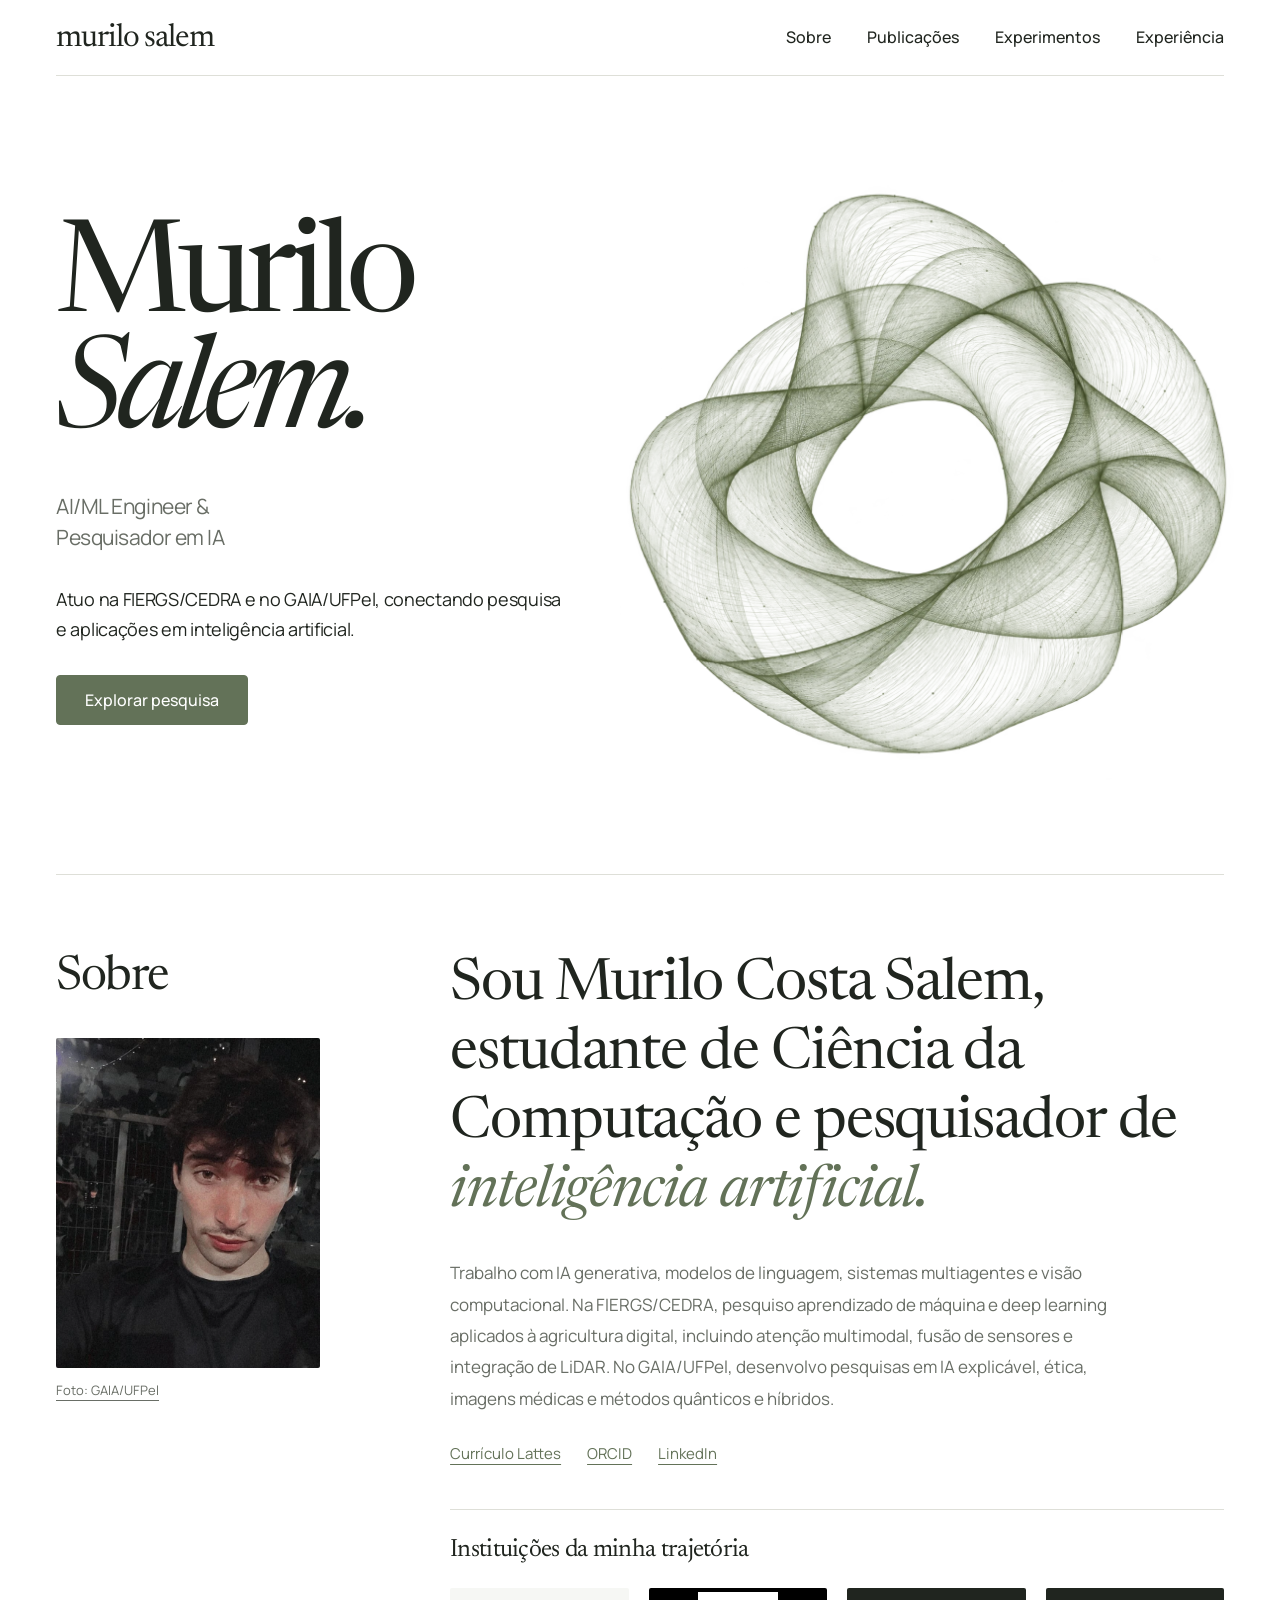
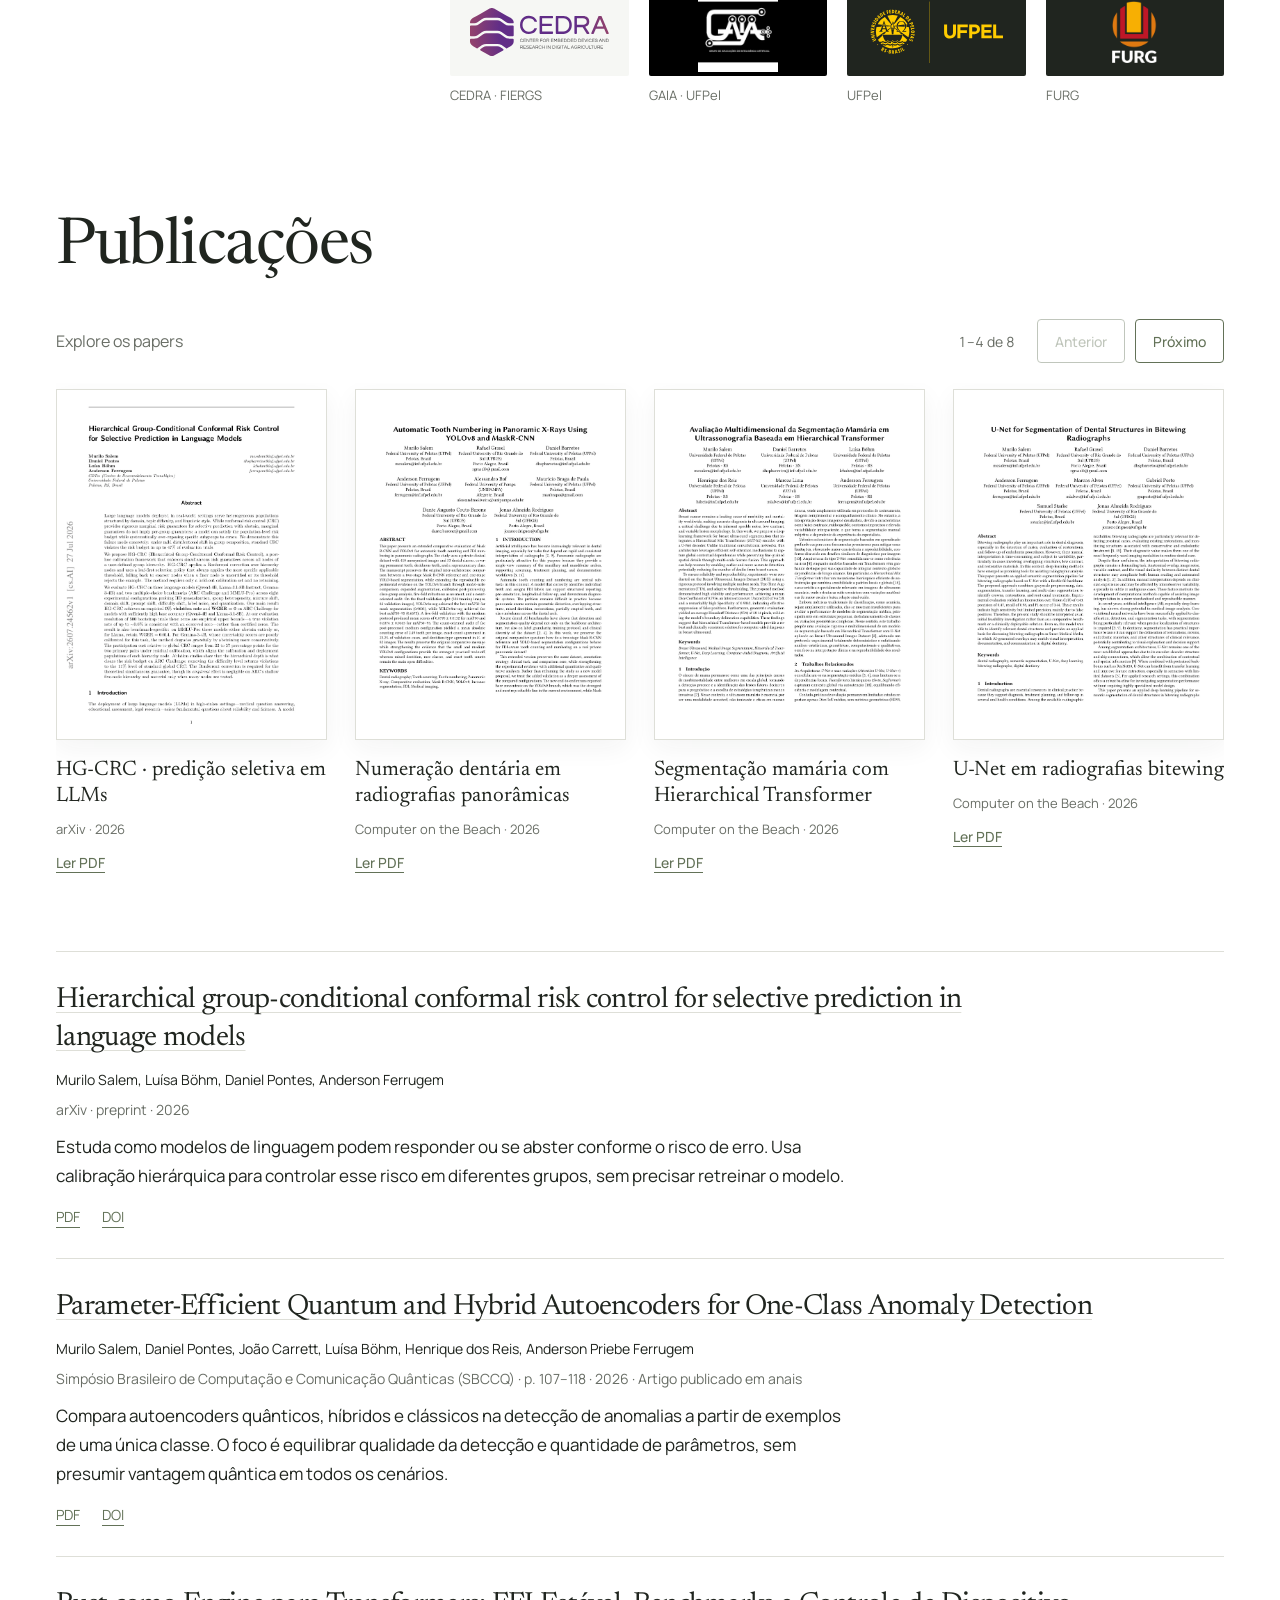
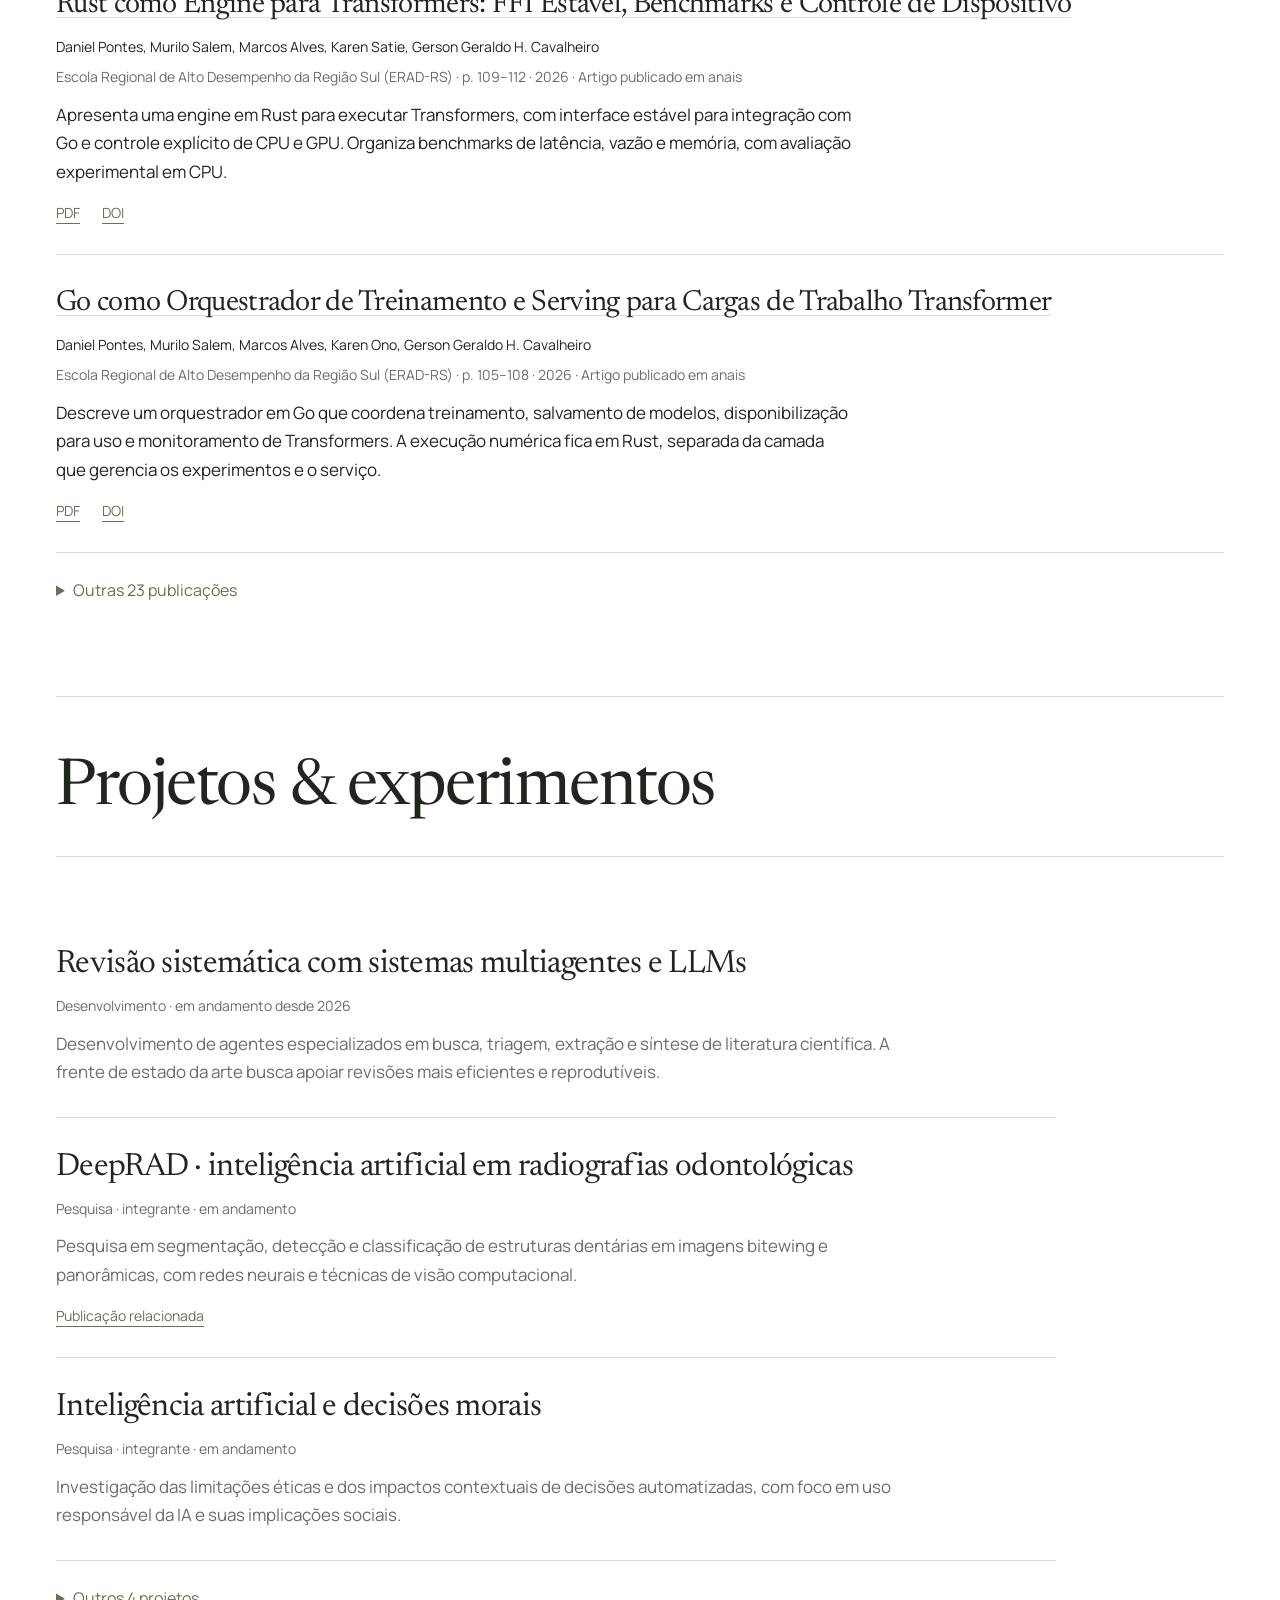
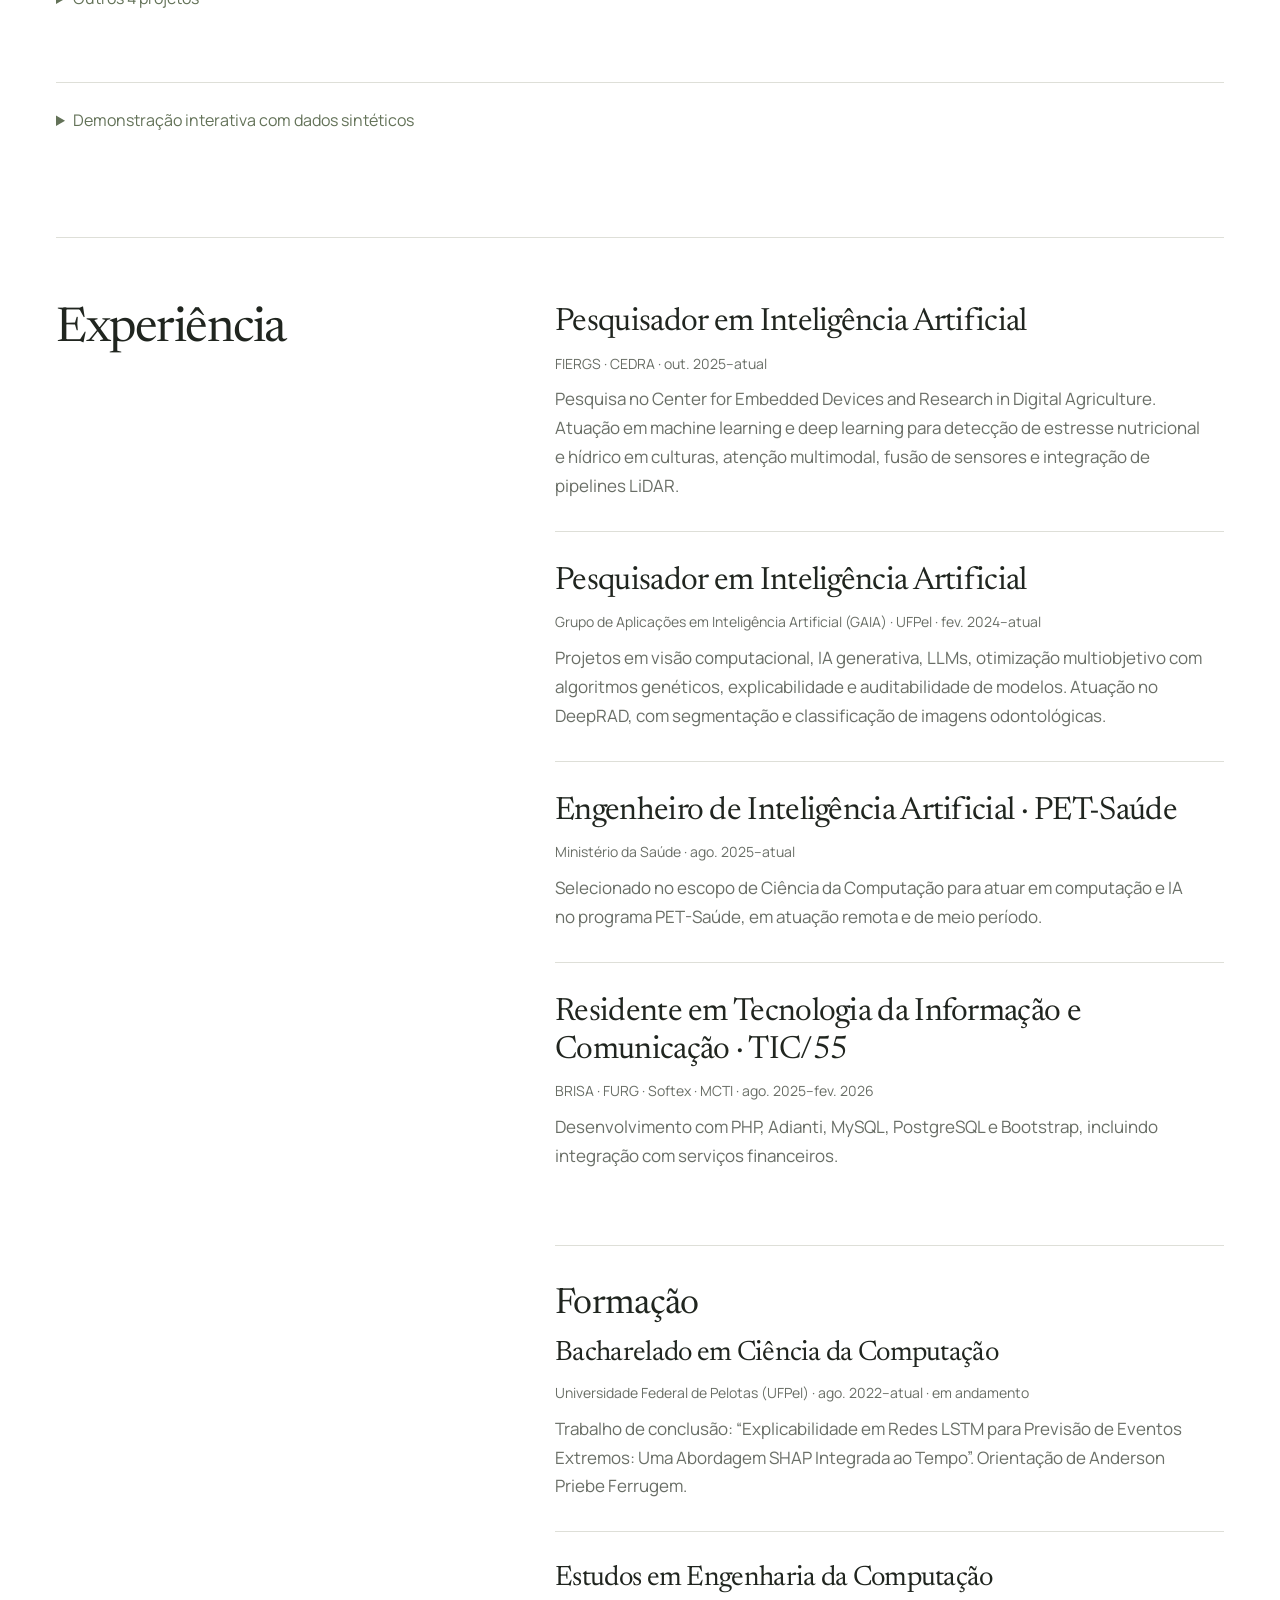
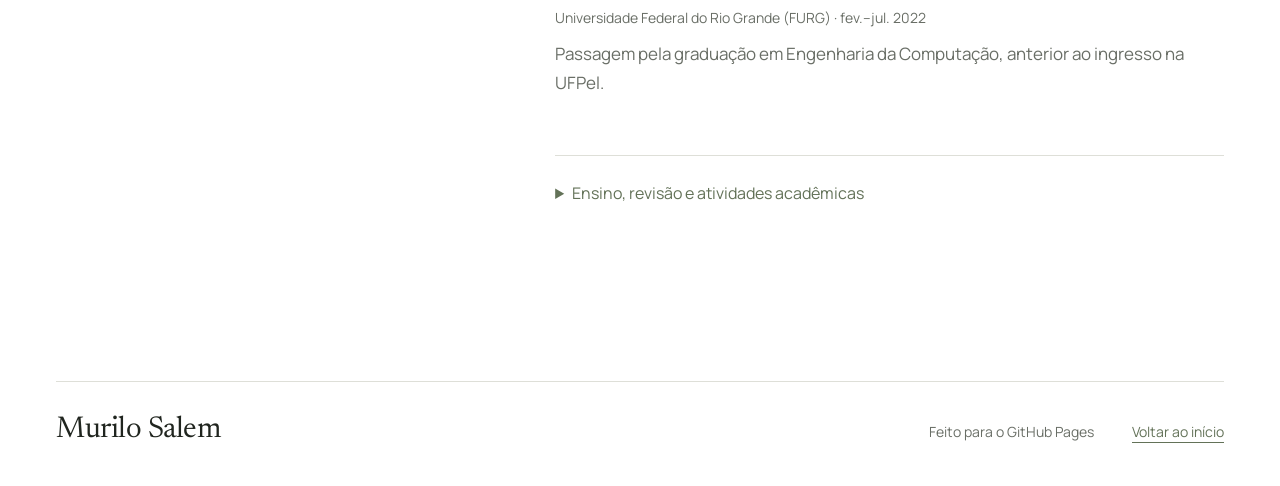
==== index.html @ ed36c4d6 "Build Murilo Salem research portfolio" ====
<!doctype html>
<html lang="pt-BR">
<head>
  <meta charset="UTF-8">
  <meta name="viewport" content="width=device-width, initial-scale=1">
  <meta name="description" content="Murilo Costa Salem · AI/ML Engineer &amp; Pesquisador em IA. Publicações, projetos, experiência e formação.">
  <meta name="theme-color" content="#ffffff">
  <title>Murilo Salem · Pesquisa em IA</title>
  <link rel="icon" href="assets/favicon.svg" type="image/svg+xml">
  <link rel="preload" href="assets/fonts/newsreader.ttf" as="font" type="font/ttf" crossorigin>
  <link rel="preload" href="assets/fonts/manrope.ttf" as="font" type="font/ttf" crossorigin>
  <link rel="stylesheet" href="assets/styles.css">
  <script src="assets/content.js" defer></script>
  <script src="assets/main.js" defer></script>
</head>
<body>
  <a class="skip-link" href="#conteudo">Pular para o conteúdo</a>
  <div class="page">
    <header class="header" id="inicio">
      <a class="brand" href="#inicio" data-name>Murilo Salem</a>
      <nav aria-label="Navegação principal">
        <a href="#sobre">Sobre</a><a href="#publicacoes">Publicações</a><a href="#experimentos">Experimentos</a><a href="#experiencia">Experiência</a>
      </nav>
    </header>
    <main id="conteudo">
      <section class="hero" aria-labelledby="titulo">
        <div class="hero-copy">
          <h1 id="titulo"><span>Murilo</span><em>Salem.</em></h1>
          <p class="role" id="role">AI/ML Engineer &amp;<br> Pesquisador em IA</p>
          <div class="intro"><p id="introduction">Atuo na FIERGS/CEDRA e no GAIA/UFPel, conectando pesquisa e aplicações em inteligência artificial.</p><a class="button" href="#publicacoes">Explorar pesquisa</a></div>
        </div>
        <figure class="hero-art" aria-hidden="true"><img src="assets/manifold-transparent.webp" width="1254" height="1254" alt="" fetchpriority="high"></figure>
      </section>
      <section class="section" id="sobre" aria-labelledby="sobre-heading">
        <div class="about-profile"><h2 id="sobre-heading">Sobre</h2><div id="profile-image"><!-- portrait:start --><figure class="portrait"><img src="assets/images/murilo-salem.webp" alt="Murilo Salem, em foto publicada na página de estudantes do GAIA/UFPel" width="720" height="1280" loading="lazy" decoding="async"><figcaption><a href="https://wp.ufpel.edu.br/gaia/estudantes/">Foto: GAIA/UFPel</a></figcaption></figure><!-- portrait:end --></div></div>
        <div><p id="about">Sou Murilo Costa Salem, estudante de Ciência da Computação e pesquisador de <em>inteligência artificial.</em></p><p id="about-details" class="about-details">Trabalho com IA generativa, modelos de linguagem, sistemas multiagentes e visão computacional. Na FIERGS/CEDRA, pesquiso aprendizado de máquina e deep learning aplicados à agricultura digital, incluindo atenção multimodal, fusão de sensores e integração de LiDAR. No GAIA/UFPel, desenvolvo pesquisas em IA explicável, ética, imagens médicas e métodos quânticos e híbridos.</p><div id="social-links" class="links"><!-- social:start --><a href="https://lattes.cnpq.br/9766331030709079">Currículo Lattes</a><a href="https://orcid.org/0009-0001-7365-4043">ORCID</a><a href="https://www.linkedin.com/in/murilo-costa-salem/">LinkedIn</a><!-- social:end --></div><div class="institution-area"><h3>Instituições da minha trajetória</h3><div id="institution-images" class="institution-strip"><!-- institutions:start --><figure class="institution institution-0"><a href="https://cedratech.com.br/"><span class="institution-frame"><img src="assets/images/institutions/cedra.svg" alt="Logotipo do CEDRA" loading="lazy" decoding="async"></span><span class="institution-name">CEDRA · FIERGS</span></a></figure><figure class="institution institution-1"><a href="https://wp.ufpel.edu.br/gaia/"><span class="institution-frame"><img src="assets/images/institutions/gaia.webp" alt="Logotipo do Grupo de Aplicações em Inteligência Artificial" loading="lazy" decoding="async"></span><span class="institution-name">GAIA · UFPel</span></a></figure><figure class="institution institution-2"><a href="https://portal.ufpel.edu.br/"><span class="institution-frame"><img src="assets/images/institutions/ufpel.svg" alt="Marca oficial da Universidade Federal de Pelotas" loading="lazy" decoding="async"></span><span class="institution-name">UFPel</span></a></figure><figure class="institution institution-3"><a href="https://www.furg.br/"><span class="institution-frame"><img src="assets/images/institutions/furg.png" alt="Logotipo da Universidade Federal do Rio Grande" loading="lazy" decoding="async"></span><span class="institution-name">FURG</span></a></figure><!-- institutions:end --></div></div></div>
      </section>
      <section class="section" id="publicacoes" aria-labelledby="publicacoes-heading">
        <h2 id="publicacoes-heading">Publicações</h2><div class="paper-carousel" role="region" aria-roledescription="carrossel" aria-label="Prévias dos papers">
          <div class="carousel-toolbar"><p>Explore os papers</p><div class="carousel-controls" id="paper-controls" hidden><span id="paper-position" class="carousel-position" role="status" aria-live="polite" aria-atomic="true"></span><button id="paper-prev" class="carousel-button" type="button" aria-controls="paper-images" aria-label="Mostrar papers anteriores">Anterior</button><button id="paper-next" class="carousel-button" type="button" aria-controls="paper-images" aria-label="Mostrar próximos papers">Próximo</button></div></div>
          <p class="sr-only" id="paper-help">Deslize horizontalmente ou use as teclas de seta para explorar. Selecione uma prévia para abrir o PDF original em uma nova aba.</p>
          <div id="paper-images" class="paper-gallery" tabindex="0" aria-label="Lista de prévias dos papers" aria-describedby="paper-help"><!-- paper-images:start --><figure class="paper-preview"><a class="paper-preview-link" href="https://arxiv.org/pdf/2607.24562" target="_blank" rel="noopener noreferrer" aria-label="Abrir PDF: HG-CRC · predição seletiva em LLMs (nova aba)"><img src="assets/images/papers/hg-crc.webp" alt="Primeira página do preprint Hierarchical Group-Conditional Conformal Risk Control for Selective Prediction in Language Models" width="773" height="1000" loading="lazy" decoding="async"></a><figcaption><a href="https://arxiv.org/abs/2607.24562">HG-CRC · predição seletiva em LLMs</a><span>arXiv · 2026</span><a class="paper-pdf-link" href="https://arxiv.org/pdf/2607.24562" target="_blank" rel="noopener noreferrer" aria-label="Ler PDF: HG-CRC · predição seletiva em LLMs (nova aba)">Ler PDF</a></figcaption></figure><figure class="paper-preview"><a class="paper-preview-link" href="https://periodicos.univali.br/index.php/acotb/article/download/22186/12842" target="_blank" rel="noopener noreferrer" aria-label="Abrir PDF: Numeração dentária em radiografias panorâmicas (nova aba)"><img src="assets/images/papers/tooth-numbering.webp" alt="Primeira página de Automatic Tooth Numbering in Panoramic X-Rays Using YOLOv8 and Mask R-CNN" width="773" height="1000" loading="lazy" decoding="async"></a><figcaption><a href="https://periodicos.univali.br/index.php/acotb/article/view/22186">Numeração dentária em radiografias panorâmicas</a><span>Computer on the Beach · 2026</span><a class="paper-pdf-link" href="https://periodicos.univali.br/index.php/acotb/article/download/22186/12842" target="_blank" rel="noopener noreferrer" aria-label="Ler PDF: Numeração dentária em radiografias panorâmicas (nova aba)">Ler PDF</a></figcaption></figure><figure class="paper-preview"><a class="paper-preview-link" href="https://periodicos.univali.br/index.php/acotb/article/download/22184/12840" target="_blank" rel="noopener noreferrer" aria-label="Abrir PDF: Segmentação mamária com Hierarchical Transformer (nova aba)"><img src="assets/images/papers/breast-segmentation.webp" alt="Primeira página de Avaliação Multidimensional da Segmentação Mamária em Ultrassonografia Baseada em Hierarchical Transformer" width="773" height="1000" loading="lazy" decoding="async"></a><figcaption><a href="https://periodicos.univali.br/index.php/acotb/article/view/22184">Segmentação mamária com Hierarchical Transformer</a><span>Computer on the Beach · 2026</span><a class="paper-pdf-link" href="https://periodicos.univali.br/index.php/acotb/article/download/22184/12840" target="_blank" rel="noopener noreferrer" aria-label="Ler PDF: Segmentação mamária com Hierarchical Transformer (nova aba)">Ler PDF</a></figcaption></figure><figure class="paper-preview"><a class="paper-preview-link" href="https://periodicos.univali.br/index.php/acotb/article/download/22188/12844" target="_blank" rel="noopener noreferrer" aria-label="Abrir PDF: U-Net em radiografias bitewing (nova aba)"><img src="assets/images/papers/bitewing-unet.webp" alt="Primeira página de U-Net for Segmentation of Dental Structures in Bitewing Radiographs" width="773" height="1000" loading="lazy" decoding="async"></a><figcaption><a href="https://periodicos.univali.br/index.php/acotb/article/view/22188">U-Net em radiografias bitewing</a><span>Computer on the Beach · 2026</span><a class="paper-pdf-link" href="https://periodicos.univali.br/index.php/acotb/article/download/22188/12844" target="_blank" rel="noopener noreferrer" aria-label="Ler PDF: U-Net em radiografias bitewing (nova aba)">Ler PDF</a></figcaption></figure><figure class="paper-preview"><a class="paper-preview-link" href="https://sol.sbc.org.br/index.php/sbccq/article/download/43263/43029" target="_blank" rel="noopener noreferrer" aria-label="Abrir PDF: Detecção de intrusões com modelos quânticos e híbridos (nova aba)"><img src="assets/images/papers/quantum-intrusion.webp" alt="Primeira página do artigo Hybrid Quantum-Classical Intrusion Detection with Quantum Feature Representations under NISQ Constraints" width="708" height="1000" loading="lazy" decoding="async"></a><figcaption><a href="https://sol.sbc.org.br/index.php/sbccq/article/view/43263">Detecção de intrusões com modelos quânticos e híbridos</a><span>SBCCQ · 2026</span><a class="paper-pdf-link" href="https://sol.sbc.org.br/index.php/sbccq/article/download/43263/43029" target="_blank" rel="noopener noreferrer" aria-label="Ler PDF: Detecção de intrusões com modelos quânticos e híbridos (nova aba)">Ler PDF</a></figcaption></figure><figure class="paper-preview"><a class="paper-preview-link" href="https://sol.sbc.org.br/index.php/eramiars/article/download/39474/39246" target="_blank" rel="noopener noreferrer" aria-label="Abrir PDF: Segmentação de tumores hepáticos com U-Net (nova aba)"><img src="assets/images/papers/liver-unet.webp" alt="Primeira página do artigo Liver Tumor Segmentation in CT Scans Using Deep Learning: A U-Net Approach with Transfer Learning" width="708" height="1000" loading="lazy" decoding="async"></a><figcaption><a href="https://sol.sbc.org.br/index.php/eramiars/article/view/39474">Segmentação de tumores hepáticos com U-Net</a><span>ERAMIA-RS · 2025</span><a class="paper-pdf-link" href="https://sol.sbc.org.br/index.php/eramiars/article/download/39474/39246" target="_blank" rel="noopener noreferrer" aria-label="Ler PDF: Segmentação de tumores hepáticos com U-Net (nova aba)">Ler PDF</a></figcaption></figure><figure class="paper-preview"><a class="paper-preview-link" href="https://sol.sbc.org.br/index.php/webmedia_estendido/article/download/38211/37986" target="_blank" rel="noopener noreferrer" aria-label="Abrir PDF: Mensageria descentralizada e Web3 (nova aba)"><img src="assets/images/papers/web3-messaging.webp" alt="Primeira página do artigo Mensageria Descentralizada como Infraestrutura Pública: Uma Perspectiva sobre a Web3 como Bem Comum Digital" width="773" height="1000" loading="lazy" decoding="async"></a><figcaption><a href="https://sol.sbc.org.br/index.php/webmedia_estendido/article/view/38211">Mensageria descentralizada e Web3</a><span>WebMedia · 2025</span><a class="paper-pdf-link" href="https://sol.sbc.org.br/index.php/webmedia_estendido/article/download/38211/37986" target="_blank" rel="noopener noreferrer" aria-label="Ler PDF: Mensageria descentralizada e Web3 (nova aba)">Ler PDF</a></figcaption></figure><figure class="paper-preview"><a class="paper-preview-link" href="https://sol.sbc.org.br/index.php/eradrs/article/download/42713/42480" target="_blank" rel="noopener noreferrer" aria-label="Abrir PDF: Rust como engine para Transformers (nova aba)"><img src="assets/images/papers/rust-transformers.webp" alt="Primeira página do artigo Rust como Engine para Transformers: FFI Estável, Benchmarks e Controle de Dispositivo" width="708" height="1000" loading="lazy" decoding="async"></a><figcaption><a href="https://sol.sbc.org.br/index.php/eradrs/article/view/42713">Rust como engine para Transformers</a><span>ERAD-RS · 2026</span><a class="paper-pdf-link" href="https://sol.sbc.org.br/index.php/eradrs/article/download/42713/42480" target="_blank" rel="noopener noreferrer" aria-label="Ler PDF: Rust como engine para Transformers (nova aba)">Ler PDF</a></figcaption></figure><!-- paper-images:end --></div></div>
        <div id="publications"><!-- publications:start --><article class="entry publication"><h3><a href="https://arxiv.org/abs/2607.24562">Hierarchical group-conditional conformal risk control for selective prediction in language models</a></h3><p class="meta authors">Murilo Salem, Luísa Böhm, Daniel Pontes, Anderson Ferrugem</p><p class="meta">arXiv · preprint · 2026</p><p class="abstract">Estuda como modelos de linguagem podem responder ou se abster conforme o risco de erro. Usa calibração hierárquica para controlar esse risco em diferentes grupos, sem precisar retreinar o modelo.</p><div class="publication-links"><a href="https://arxiv.org/pdf/2607.24562">PDF</a><a href="https://doi.org/10.48550/arXiv.2607.24562">DOI</a></div></article><article class="entry publication"><h3><a href="https://sol.sbc.org.br/index.php/sbccq/article/view/43268">Parameter-Efficient Quantum and Hybrid Autoencoders for One-Class Anomaly Detection</a></h3><p class="meta authors">Murilo Salem, Daniel Pontes, João Carrett, Luísa Böhm, Henrique dos Reis, Anderson Priebe Ferrugem</p><p class="meta">Simpósio Brasileiro de Computação e Comunicação Quânticas (SBCCQ) · p. 107–118 · 2026 · Artigo publicado em anais</p><p class="abstract">Compara autoencoders quânticos, híbridos e clássicos na detecção de anomalias a partir de exemplos de uma única classe. O foco é equilibrar qualidade da detecção e quantidade de parâmetros, sem presumir vantagem quântica em todos os cenários.</p><div class="publication-links"><a href="https://sol.sbc.org.br/index.php/sbccq/article/download/43268/43034">PDF</a><a href="https://doi.org/10.5753/sbccq.2026.23343">DOI</a></div></article><article class="entry publication"><h3><a href="https://sol.sbc.org.br/index.php/eradrs/article/view/42713">Rust como Engine para Transformers: FFI Estável, Benchmarks e Controle de Dispositivo</a></h3><p class="meta authors">Daniel Pontes, Murilo Salem, Marcos Alves, Karen Satie, Gerson Geraldo H. Cavalheiro</p><p class="meta">Escola Regional de Alto Desempenho da Região Sul (ERAD-RS) · p. 109–112 · 2026 · Artigo publicado em anais</p><p class="abstract">Apresenta uma engine em Rust para executar Transformers, com interface estável para integração com Go e controle explícito de CPU e GPU. Organiza benchmarks de latência, vazão e memória, com avaliação experimental em CPU.</p><div class="publication-links"><a href="https://sol.sbc.org.br/index.php/eradrs/article/download/42713/42480">PDF</a><a href="https://doi.org/10.5753/eradrs.2026.21497">DOI</a></div></article><article class="entry publication"><h3><a href="https://sol.sbc.org.br/index.php/eradrs/article/view/42712">Go como Orquestrador de Treinamento e Serving para Cargas de Trabalho Transformer</a></h3><p class="meta authors">Daniel Pontes, Murilo Salem, Marcos Alves, Karen Ono, Gerson Geraldo H. Cavalheiro</p><p class="meta">Escola Regional de Alto Desempenho da Região Sul (ERAD-RS) · p. 105–108 · 2026 · Artigo publicado em anais</p><p class="abstract">Descreve um orquestrador em Go que coordena treinamento, salvamento de modelos, disponibilização para uso e monitoramento de Transformers. A execução numérica fica em Rust, separada da camada que gerencia os experimentos e o serviço.</p><div class="publication-links"><a href="https://sol.sbc.org.br/index.php/eradrs/article/download/42712/42479">PDF</a><a href="https://doi.org/10.5753/eradrs.2026.21496">DOI</a></div></article><details class="more-publications"><summary>Outras 23 publicações</summary><article class="entry publication"><h3><a href="https://sol.sbc.org.br/index.php/eramiars/article/view/39474">Liver Tumor Segmentation in CT Scans Using Deep Learning: A U-Net Approach with Transfer Learning</a></h3><p class="meta authors">Marcos L. Alves, Murilo C. Salem, Daniel H. S. P. Barretos, Anderson P. Ferrugem</p><p class="meta">Escola Regional de Aprendizado de Máquina e Inteligência Artificial (ERAMIA-RS) · p. 432–435 · 2025 · Artigo publicado em anais</p><p class="abstract">Apresenta um pipeline para delimitar fígado e tumores em fatias de tomografia computadorizada. Combina pré-processamento das imagens com uma U-Net baseada em ResNet50 e transferência de aprendizado.</p><div class="publication-links"><a href="https://sol.sbc.org.br/index.php/eramiars/article/download/39474/39246">PDF</a><a href="https://doi.org/10.5753/eramiars.2025.16788">DOI</a></div></article><article class="entry publication"><h3><a href="https://sol.sbc.org.br/index.php/eramiars/article/view/47391">Subject-Level Autism Spectrum Disorder Detection from EEG Using Wavelet Scalograms and Protocol-Conscious CNNs</a></h3><p class="meta authors">Rafael Filho, Murilo Salem, Micael Mendes, Luísa Böhm, Henrique Reis, Anderson Ferrugem</p><p class="meta">Anais da II Escola Regional de Aprendizado de Máquina e Inteligência Artificial da Região Sul (ERAMIA-RS) · p. 292–295 · 2026 · Artigo publicado em anais</p><p class="abstract">Investiga a identificação de padrões associados ao transtorno do espectro autista em sinais de EEG. Transforma os sinais com wavelets e usa redes convolucionais, mantendo os participantes separados entre treino e avaliação para reduzir vazamento de dados.</p><div class="publication-links"><a href="https://sol.sbc.org.br/index.php/eramiars/article/download/47391/47147">PDF</a></div></article><article class="entry publication"><h3><a href="https://sol.sbc.org.br/index.php/eramiars/article/view/47461">Automatic Road-Damage Detection: Evaluating Cross-Country Generalization with a Lightweight Detector</a></h3><p class="meta authors">Daniel Barretos, Murilo Salem, Luísa Bohm, Henrique dos Reis, Luis Eduardo Rasch, Anderson Ferrugem</p><p class="meta">Anais da II Escola Regional de Aprendizado de Máquina e Inteligência Artificial da Região Sul (ERAMIA-RS) · p. 572–575 · 2026 · Artigo publicado em anais</p><p class="abstract">Avalia se um detector leve de danos em estradas, treinado com imagens de vários países, consegue generalizar para um país não visto. Compara estratégias de amostragem e aumento de dados em um estudo piloto.</p><div class="publication-links"><a href="https://sol.sbc.org.br/index.php/eramiars/article/download/47461/47217">PDF</a></div></article><article class="entry publication"><h3><a href="https://sol.sbc.org.br/index.php/eramiars/article/view/47457">A Leakage-Aware Benchmark for Ultra-Small Language Models on Structured Command Routing from Speech Transcripts</a></h3><p class="meta authors">Daniel Barretos, Murilo Salem, Karen Satie Ono, Luana Montilha Pinheiro, Luis Eduardo Rasch, Anderson Ferrugem</p><p class="meta">Anais da II Escola Regional de Aprendizado de Máquina e Inteligência Artificial da Região Sul (ERAMIA-RS) · p. 556–559 · 2026 · Artigo publicado em anais</p><p class="abstract">Avalia modelos de linguagem pequenos na conversão de transcrições de fala em chamadas estruturadas de ferramentas, incluindo quando recusar comandos não suportados. Separa locutores e frases para investigar generalização e vazamento de dados; não avalia reconhecimento de voz.</p><div class="publication-links"><a href="https://sol.sbc.org.br/index.php/eramiars/article/download/47457/47213">PDF</a></div></article><article class="entry publication"><h3><a href="https://sol.sbc.org.br/index.php/eramiars/article/view/47460">From Transformer Rewriting to LLM Serving: A Rust Engine with Go Orchestration</a></h3><p class="meta authors">Daniel Barretos, Murilo Salem, Lúcio Vagner Carvalho, Theo Ferrugem, Karen Satie Ono, Anderson Ferrugem</p><p class="meta">Anais da II Escola Regional de Aprendizado de Máquina e Inteligência Artificial da Região Sul (ERAMIA-RS) · p. 568–571 · 2026 · Artigo publicado em anais</p><p class="abstract">Estende uma engine Rust para carregar modelos Qwen2.5 e integrá-los a um orquestrador Go. Verifica compatibilidade de tokenização e geração com uma implementação de referência, sem concluir vantagem de velocidade a partir desses testes.</p><div class="publication-links"><a href="https://sol.sbc.org.br/index.php/eramiars/article/download/47460/47216">PDF</a></div></article><article class="entry publication"><h3><a href="https://sol.sbc.org.br/index.php/eniac/article/view/46975">Beyond Candidate Coverage: 3D Point-Profile Re-scoring for Individual Tree Detection in Agroforestry</a></h3><p class="meta authors">Murilo Salem, Luísa Böhm, Henrique dos Reis, Lúcio Vagner Carvalho, Theo Ferrugem, Diniz Arruda Carvalho, Anderson Ferrugem</p><p class="meta">Encontro Nacional de Inteligência Artificial e Computacional (ENIAC) · p. 2385–2396 · 2026 · Artigo publicado em anais</p><p class="abstract">Investiga a detecção de árvores individuais em sistemas agroflorestais usando imagens aéreas e dados LiDAR. Combina geração de candidatos e reavaliação por perfis 3D para estudar os limites impostos pela informação disponível nos sensores.</p><div class="publication-links"><a href="https://sol.sbc.org.br/index.php/eniac/article/download/46975/46732">PDF</a><a href="https://doi.org/10.5753/eniac.2026.26892">DOI</a></div></article><article class="entry publication"><h3><a href="https://sol.sbc.org.br/index.php/eniac/article/view/47078">SeqLog: Surface-Invariant Detection and Event Localization in System Logs</a></h3><p class="meta authors">Murilo Salem, Daniel Pontes, Luísa Böhm, Lúcio Vagner Carvalho, Theo Ferrugem, Anderson Ferrugem</p><p class="meta">Encontro Nacional de Inteligência Artificial e Computacional (ENIAC) · p. 3606–3617 · 2026 · Artigo publicado em anais</p><p class="abstract">Propõe detectar ataques e localizar eventos suspeitos em logs de sistemas, mesmo quando comandos e identificadores mudam de aparência. Combina treinamento para resistir a essas variações, atenção sobre os eventos e ajuste de limiares entre domínios.</p><div class="publication-links"><a href="https://sol.sbc.org.br/index.php/eniac/article/download/47078/46835">PDF</a><a href="https://doi.org/10.5753/eniac.2026.31478">DOI</a></div></article><article class="entry publication"><h3><a href="https://sol.sbc.org.br/index.php/eniac/article/view/47075">Sampling Is Not Selecting: Verifiability as the Bottleneck of Inference-Time Scaling</a></h3><p class="meta authors">Murilo Salem, Luísa Böhm, Henrique dos Reis, Lúcio Vagner Carvalho, Theo Ferrugem, Anderson Ferrugem</p><p class="meta">Encontro Nacional de Inteligência Artificial e Computacional (ENIAC) · p. 3570–3581 · 2026 · Artigo publicado em anais</p><p class="abstract">Investiga por que gerar mais respostas de um modelo de linguagem nem sempre melhora a resposta final. Compara estratégias de geração e seleção, distinguindo a existência de uma resposta correta da capacidade de identificá-la sem consultar o gabarito.</p><div class="publication-links"><a href="https://sol.sbc.org.br/index.php/eniac/article/download/47075/46832">PDF</a><a href="https://doi.org/10.5753/eniac.2026.31463">DOI</a></div></article><article class="entry publication"><h3><a href="https://spectrum.ita.br/index.php/spectrum/article/view/439">Low-False-Alarm Evaluation Changes the Ranking of Multisensor Anomaly Detectors</a></h3><p class="meta authors">M. Salem, A. Ferrugem</p><p class="meta">Spectrum · v. 27, n. 1 · 2026</p><p class="abstract">Avalia detectores de anomalias em dados de múltiplos sensores quando há limites rigorosos de falsos alarmes. Mostra que a classificação dos modelos pode mudar quando a avaliação prioriza esse regime de operação.</p><div class="publication-links"><a href="https://doi.org/10.55972/spectrum.v27i1.439">DOI</a></div></article><article class="entry publication"><h3><a href="https://sol.sbc.org.br/index.php/sbccq/article/view/43263">Hybrid Quantum-Classical Intrusion Detection with Quantum Feature Representations under NISQ Constraints</a></h3><p class="meta authors">Murilo Salem, Daniel Pontes, Luísa Böhm, Henrique dos Reis, Karen Satie Ono, Anderson Priebe Ferrugem</p><p class="meta">Simpósio Brasileiro de Computação e Comunicação Quânticas (SBCCQ) · p. 48–58 · 2026 · Artigo publicado em anais</p><p class="abstract">Investiga representações quânticas de dados para detecção de intrusões, combinadas com classificadores clássicos. Avalia qualidade, robustez e custo em simulação sob restrições compatíveis com dispositivos quânticos ruidosos, sem alegar superioridade universal ou validação em hardware real.</p><div class="publication-links"><a href="https://sol.sbc.org.br/index.php/sbccq/article/download/43263/43029">PDF</a><a href="https://doi.org/10.5753/sbccq.2026.23307">DOI</a></div></article><article class="entry publication"><h3><a href="https://sol.sbc.org.br/index.php/sbccq/article/view/43271">Quantum-Fuzzy Relational Dynamics in the Iterated Prisoner’s Dilemma: Competitive Prediction with Stronger Recovery, Coupling, and Resilience Effects</a></h3><p class="meta authors">Murilo Salem, Daniel Pontes, Luísa Böhm, Henrique dos Reis, Anderson Priebe Ferrugem</p><p class="meta">Simpósio Brasileiro de Computação e Comunicação Quânticas (SBCCQ) · p. 143–154 · 2026 · Artigo publicado em anais</p><p class="abstract">Combina lógica fuzzy e representações quânticas para modelar cooperação, traição e recuperação no Dilema do Prisioneiro Iterado. Compara modelos em previsão de ações e adaptação das relações entre agentes sob perturbações.</p><div class="publication-links"><a href="https://sol.sbc.org.br/index.php/sbccq/article/download/43271/43037">PDF</a><a href="https://doi.org/10.5753/sbccq.2026.23434">DOI</a></div></article><article class="entry publication"><h3><a href="https://periodicos.univali.br/index.php/acotb/article/view/22186">Automatic Tooth Numbering in Panoramic X-Rays Using YOLOv8 and Mask R-CNN</a></h3><p class="meta authors">Murilo Salem, Rafael Grasel, Daniel Barretos, Anderson Ferrugem, Alessandro Bof, Maurício Braga de Paula, Dante Augusto Couto Barone, Jonas Almeida Rodrigues</p><p class="meta">Anais do Computer on the Beach · v. 17 · p. 122–128 · 2026 · Artigo publicado em anais</p><p class="abstract">Compara YOLOv8 e Mask R-CNN na identificação, contagem e numeração automática de dentes em radiografias panorâmicas. Avalia diferentes configurações e analisa dificuldades como dentição mista, classes raras e contagem exata dos dentes.</p><div class="publication-links"><a href="https://periodicos.univali.br/index.php/acotb/article/download/22186/12842">PDF</a><a href="https://doi.org/10.14210/cotb.v17.p122-128">DOI</a></div></article><article class="entry publication"><h3><a href="https://periodicos.univali.br/index.php/acotb/article/view/22184">Avaliação Multidimensional da Segmentação Mamária em Ultrassonografia Baseada em Hierarchical Transformer</a></h3><p class="meta authors">Murilo Salem, Daniel Barretos, Luísa Böhm, Henrique dos Reis, Marcos Lima, Anderson Ferrugem</p><p class="meta">Anais do Computer on the Beach · v. 17 · p. 109–116 · 2026 · Artigo publicado em anais</p><p class="abstract">Investiga a segmentação de lesões mamárias em ultrassonografias combinando um Hierarchical Transformer com um decodificador U-Net. Avalia a sobreposição das máscaras, a qualidade dos contornos e a estabilidade dos resultados em diferentes execuções.</p><div class="publication-links"><a href="https://periodicos.univali.br/index.php/acotb/article/download/22184/12840">PDF</a><a href="https://doi.org/10.14210/cotb.v17.p109-116">DOI</a></div></article><article class="entry publication"><h3><a href="https://periodicos.univali.br/index.php/acotb/article/view/22188">U-Net for Segmentation of Dental Structures in Bitewing Radiographs</a></h3><p class="meta authors">Murilo Salem, Rafael Grasel, Daniel Barretos, Anderson Ferrugem, Marcos Alves, Gabriel Porto, Samuel Starke, Jonas Almeida Rodrigues</p><p class="meta">Anais do Computer on the Beach · v. 17 · p. 137–140 · 2026 · Artigo publicado em anais</p><p class="abstract">Aplica uma U-Net com ResNet50 para delimitar coroas, restaurações e tratamentos de canal em radiografias bitewing. O estudo explora a viabilidade da abordagem, com alta sensibilidade e limitações de precisão, sem estabelecer prontidão para uso clínico.</p><div class="publication-links"><a href="https://periodicos.univali.br/index.php/acotb/article/download/22188/12844">PDF</a><a href="https://doi.org/10.14210/cotb.v17.p137-140">DOI</a></div></article><article class="entry publication"><h3><a href="https://sol.sbc.org.br/index.php/eradrs/article/view/42708">Avaliação Experimental dos Trade-offs entre Precisão Numérica, Desempenho e Eficiência Energética em Inferência com TensorRT</a></h3><p class="meta authors">Murilo Salem, Daniel Pontes, Luísa Bohm, Henrique dos Reis, Gerson Geraldo H. Cavalheiro</p><p class="meta">Escola Regional de Alto Desempenho da Região Sul (ERAD-RS) · p. 89–92 · 2026 · Artigo publicado em anais</p><p class="abstract">Compara precisões numéricas como FP32, FP16, BF16 e INT8 na inferência com TensorRT. Mede o equilíbrio entre acurácia, latência, vazão e consumo de energia para orientar a escolha de configurações em GPU.</p><div class="publication-links"><a href="https://sol.sbc.org.br/index.php/eradrs/article/download/42708/42475">PDF</a><a href="https://doi.org/10.5753/eradrs.2026.21456">DOI</a></div></article><article class="entry publication"><h3><a href="https://sol.sbc.org.br/index.php/eradrs/article/view/42699">Avaliação Energética Sensível ao Regime de Execução em GPU: PyTorch e Pré-processamento Externo em Go/Rust</a></h3><p class="meta authors">Murilo Salem, Daniel Pontes, Luísa Bohm, Henrique dos Reis, Gerson Geraldo H. Cavalheiro</p><p class="meta">Escola Regional de Alto Desempenho da Região Sul (ERAD-RS) · p. 53–56 · 2026 · Artigo publicado em anais</p><p class="abstract">Apresenta o GC-Bench para medir desempenho e energia em experimentos de IA executados em GPU. Compara PyTorch puro com pré-processamento externo em Go/Rust, distinguindo os efeitos no treinamento, na inferência e na transferência de dados.</p><div class="publication-links"><a href="https://sol.sbc.org.br/index.php/eradrs/article/download/42699/42466">PDF</a><a href="https://doi.org/10.5753/eradrs.2026.21457">DOI</a></div></article><article class="entry publication"><h3><a href="https://wp.ufpel.edu.br/dpvsa2026/poster-session-ii/">Deployment-Aware Evaluation of Lightweight Skin Lesion Classifiers Under Domain Shift</a></h3><p class="meta authors">Murilo Salem, Luísa Böhm, Daniel Barretos, Henrique dos Reis, Anderson Ferrugem</p><p class="meta">8th IEEE Seasonal School on Digital Processing of Visual Signals and Applications (DPVSA) · 2026 · Trabalho apresentado · pôster</p><p class="abstract">Investiga como classificadores leves de lesões de pele se comportam quando as imagens vêm de fontes diferentes das usadas no treinamento. Analisa a influência da função de perda e da arquitetura na avaliação sob mudança de domínio.</p></article><article class="entry publication"><h3><a href="https://pubs.acs.org/doi/10.1021/acsomega.6c01184">Sustainable and Energy-Efficient Hydrogen Generation from NaBH4 Methanolysis Enabled by Nb2O5 Synthesized through a Pressureless Microwave Hydrothermal Method</a></h3><p class="meta authors">F. C. Riemke, C. Raubach, Noremberg, Fajardo, A. C. Silva, D. T. D. Souza, Escote, C. Especel, Lafaye, L. Vivier, A. Valentini, M. C. Salem, N. L. V. Carreno</p><p class="meta">ACS Omega · 2026</p><p class="abstract">Estuda a produção de hidrogênio a partir de borohidreto de sódio em metanol, usando óxido de nióbio como catalisador. Investiga uma rota de síntese assistida por micro-ondas e a relação entre estrutura do material, atividade catalítica e eficiência energética.</p><div class="publication-links"><a href="https://doi.org/10.1021/acsomega.6c01184">DOI</a></div><p class="reference-note">Dados bibliográficos parciais.</p></article><article class="entry publication"><h3><a href="https://sol.sbc.org.br/index.php/webmedia_estendido/article/view/38211">Mensageria Descentralizada como Infraestrutura Pública: Uma Perspectiva sobre a Web3 como Bem Comum Digital</a></h3><p class="meta authors">Fabrício Barbosa Viegas, Murilo Costa Salem, Tatiana Aires Tavares</p><p class="meta">WebMedia · p. 316–320 · 2025 · Artigo publicado em anais</p><p class="abstract">Discute como sistemas de mensagens descentralizados, baseados em protocolos abertos e software livre, podem funcionar como infraestrutura pública de comunicação. Relaciona privacidade, controle pelos usuários e governança à ideia de Web3 como bem comum digital.</p><div class="publication-links"><a href="https://sol.sbc.org.br/index.php/webmedia_estendido/article/download/38211/37986">PDF</a><a href="https://doi.org/10.5753/webmedia_estendido.2025.16385">DOI</a></div></article><article class="entry publication"><h3><a href="https://wp.ufpel.edu.br/dpvsa2026/poster-session-ii/">Kinematic Stability and Occlusion Analysis in Pose Extractors for Brazilian Sign Language</a></h3><p class="meta authors">Luísa Böhm, Murilo Salem, Henrique dos Reis, Francielle Martins, Antonielle Martins</p><p class="meta">8th IEEE CASS/SPS Seasonal School on Digital Processing of Visual Signals and Applications (DPVSA) · 2026 · Aceito · sessão de pôsteres</p><p class="abstract">Analisa a estabilidade dos movimentos estimados e o efeito de oclusões em extratores de pose aplicados à Libras. O foco é a qualidade das representações corporais usadas na análise dos sinais.</p></article><article class="entry publication"><h3><a href="https://www.psi.poli.usp.br/chipinsampa/sforum-poster/">Compact Quantized Neural Networks for Human Activity Recognition on Microcontrollers</a></h3><p class="meta authors">Daniel Barretos, Karen Ono, Murilo Salem, William Pavinato</p><p class="meta">SForum · 2026 · Aceito · sessão de pôsteres</p><p class="abstract">Estuda redes neurais compactas e quantizadas para reconhecer atividades humanas em microcontroladores. O tema é a execução de modelos de aprendizado de máquina em dispositivos com recursos limitados.</p></article><article class="entry publication"><h3><a href="https://www.psi.poli.usp.br/chipinsampa/sforum-poster/">Evaluating Large Language Models for Automated Testbench Generation in Digital Circuit Verification</a></h3><p class="meta authors">Daniel Barretos, Karen Ono, Murilo Salem, William Pavinato</p><p class="meta">SForum · 2026 · Aceito · sessão de pôsteres</p><p class="abstract">Avalia o uso de grandes modelos de linguagem na geração automática de testbenches: conjuntos de estímulos e verificações usados para testar o funcionamento de circuitos digitais.</p></article><article class="entry publication"><h3><a href="https://doi.org/10.1109/SBCCI69725.2026.11706793">Physics-Informed Hotspot Detection via Neural-ILT Training: A PV-Band Based Approach on LithoBench</a></h3><p class="meta authors">William de Almeida Pavinato, Murilo Costa Salem, Daniel Henrique da S. P. Barreto, Luis Eduardo Rasch, Luísa Carvalho Böhm, Henrique dos Reis</p><p class="meta">Symposium on Integrated Circuits and Systems Design (SBCCI) · p. 1–5 · 2026 · Artigo em congresso</p><p class="abstract">Aborda a detecção de hotspots, regiões problemáticas na impressão de circuitos por litografia. O enfoque é o treinamento Neural-ILT orientado por física, com análise PV-Band no benchmark LithoBench.</p><div class="publication-links"><a href="https://doi.org/10.1109/SBCCI69725.2026.11706793">DOI</a></div></article></details><!-- publications:end --></div>
      </section>
      <section class="section" id="experimentos" aria-labelledby="experimentos-heading">
        <h2 id="experimentos-heading">Projetos &amp; experimentos</h2>
        <div>
          <div id="projects"><!-- projects:start --><article class="entry project"><h3>Revisão sistemática com sistemas multiagentes e LLMs</h3><p class="meta">Desenvolvimento · em andamento desde 2026</p><p class="">Desenvolvimento de agentes especializados em busca, triagem, extração e síntese de literatura científica. A frente de estado da arte busca apoiar revisões mais eficientes e reprodutíveis.</p></article><article class="entry project"><h3>DeepRAD · inteligência artificial em radiografias odontológicas</h3><p class="meta">Pesquisa · integrante · em andamento</p><p class="">Pesquisa em segmentação, detecção e classificação de estruturas dentárias em imagens bitewing e panorâmicas, com redes neurais e técnicas de visão computacional.</p><div class="publication-links"><a href="https://periodicos.univali.br/index.php/acotb/article/view/22188">Publicação relacionada</a></div></article><article class="entry project"><h3>Inteligência artificial e decisões morais</h3><p class="meta">Pesquisa · integrante · em andamento</p><p class="">Investigação das limitações éticas e dos impactos contextuais de decisões automatizadas, com foco em uso responsável da IA e suas implicações sociais.</p></article><details class="more-publications"><summary>Outros 4 projetos</summary><article class="entry project"><h3>Revisão sistemática do estado da técnica com LLMs</h3><p class="meta">Desenvolvimento · em andamento desde 2026</p><p class="">Sistema multiagentes voltado à busca, triagem, extração e síntese de informações sobre o estado da técnica em temas definidos pelo usuário.</p></article><article class="entry project"><h3>IA e inovações para culturas e sementes de alto vigor</h3><p class="meta">Pesquisa · integrante · em andamento</p><p class="">Participação em projeto de desenvolvimento de inovações tecnológicas e cultivares, voltado ao desempenho das culturas, aos estresses ambientais e à qualidade fisiológica de sementes.</p></article><article class="entry project"><h3>Vamos Conversar sobre IA?</h3><p class="meta">Extensão · integrante · projeto iniciado em 2025</p><p class="">Projeto de extensão com palestras e rodas de conversa em escolas de ensino médio de Pelotas, promovendo letramento em IA e reflexão ética sobre seu uso na educação.</p></article><article class="entry project"><h3>Semana Acadêmica da Computação · SACOMP</h3><p class="meta">Ensino · 2025</p><p class="">Participação no projeto de ensino da SACOMP/UFPel. Na edição de 2025, ministrei o curso “Redes Neurais: Da Teoria ao Código”.</p></article></details><!-- projects:end --></div>
          <div id="experiments"></div>
          <details class="demo-disclosure"><summary>Demonstração interativa com dados sintéticos</summary>
          <article class="demo">
            <div class="demo-copy">
              <h3>Explorando<br> representações</h3>
              <p>Uma demonstração interativa com dados sintéticos.</p>
              <button id="regenerate" type="button">Gerar nova amostra</button>
            </div>
            <div class="demo-body">
              <figure>
                <svg id="scatter" viewBox="0 0 500 340" role="img" aria-labelledby="chart-title chart-description">
                  <title id="chart-title">Representações em duas dimensões</title>
                  <desc id="chart-description">Dois grupos de pontos sintéticos, um verde oliva à esquerda e um terracota à direita. Não representam resultados de pesquisa.</desc>
                  <rect x="40" y="15" width="440" height="290" fill="#f6f7f4"/>
                  <g class="chart-grid" aria-hidden="true"><path d="M40 15H480 M40 87.5H480 M40 160H480 M40 232.5H480 M150 15V305 M260 15V305 M370 15V305 M480 15V305"/></g>
                  <g class="axes"><path d="M40 15V305H480"/>
                    <path d="M35 15H40 M35 87.5H40 M35 160H40 M35 232.5H40 M35 305H40 M40 305V310 M150 305V310 M260 305V310 M370 305V310 M480 305V310"/>
                  </g>
                  <g class="axis-labels" text-anchor="end"><text x="28" y="20">2</text><text x="28" y="92.5">1</text><text x="28" y="165">0</text><text x="28" y="237.5">−1</text><text x="28" y="310">−2</text></g>
                  <g class="axis-labels" text-anchor="middle"><text x="40" y="332">−2</text><text x="150" y="332">−1</text><text x="260" y="332">0</text><text x="370" y="332">1</text><text x="480" y="332">2</text></g>
                  <g id="points"></g>
                </svg>

              </figure>
            </div>
            <p class="sr-only" id="sample-status" role="status"></p>
            <noscript><p>Ative o JavaScript para gerar e explorar a demonstração.</p></noscript>
          </article>
          </details>
        </div>
      </section>
      <section class="section" id="experiencia" aria-labelledby="experiencia-heading">
        <h2 id="experiencia-heading">Experiência</h2>
        <div id="experience">
          <div id="experience-entries"><!-- experience:start --><article class="entry"><h3>Pesquisador em Inteligência Artificial</h3><p class="meta">FIERGS · CEDRA · out. 2025–atual</p><p class="">Pesquisa no Center for Embedded Devices and Research in Digital Agriculture. Atuação em machine learning e deep learning para detecção de estresse nutricional e hídrico em culturas, atenção multimodal, fusão de sensores e integração de pipelines LiDAR.</p></article><article class="entry"><h3>Pesquisador em Inteligência Artificial</h3><p class="meta">Grupo de Aplicações em Inteligência Artificial (GAIA) · UFPel · fev. 2024–atual</p><p class="">Projetos em visão computacional, IA generativa, LLMs, otimização multiobjetivo com algoritmos genéticos, explicabilidade e auditabilidade de modelos. Atuação no DeepRAD, com segmentação e classificação de imagens odontológicas.</p></article><article class="entry"><h3>Engenheiro de Inteligência Artificial · PET-Saúde</h3><p class="meta">Ministério da Saúde · ago. 2025–atual</p><p class="">Selecionado no escopo de Ciência da Computação para atuar em computação e IA no programa PET-Saúde, em atuação remota e de meio período.</p></article><article class="entry"><h3>Residente em Tecnologia da Informação e Comunicação · TIC/55</h3><p class="meta">BRISA · FURG · Softex · MCTI · ago. 2025–fev. 2026</p><p class="">Desenvolvimento com PHP, Adianti, MySQL, PostgreSQL e Bootstrap, incluindo integração com serviços financeiros.</p></article><!-- experience:end --></div>
          <div class="education"><h3 class="group-heading">Formação</h3><div id="education-entries"><!-- education:start --><article class="entry"><h4>Bacharelado em Ciência da Computação</h4><p class="meta">Universidade Federal de Pelotas (UFPel) · ago. 2022–atual · em andamento</p><p class="">Trabalho de conclusão: “Explicabilidade em Redes LSTM para Previsão de Eventos Extremos: Uma Abordagem SHAP Integrada ao Tempo”. Orientação de Anderson Priebe Ferrugem.</p></article><article class="entry"><h4>Estudos em Engenharia da Computação</h4><p class="meta">Universidade Federal do Rio Grande (FURG) · fev.–jul. 2022</p><p class="">Passagem pela graduação em Engenharia da Computação, anterior ao ingresso na UFPel.</p></article><!-- education:end --></div></div>
          <details class="academic-disclosure"><summary>Ensino, revisão e atividades acadêmicas</summary><div id="academic-entries"><!-- academic:start --><article class="entry"><h4>Revisão científica · ICIP</h4><p class="meta">International Conference on Image Processing · 2026</p><p class="">Atuação como revisor, registrada no Currículo Lattes.</p></article><article class="entry"><h4>Redes Neurais: Da Teoria ao Código</h4><p class="meta">SACOMP · UFPel · 2025</p><p class="">Curso apresentado durante a Semana Acadêmica da Computação.</p></article><article class="entry"><h4>Maratona de Programação SBC/ICPC</h4><p class="meta">Equipe da UFPel · 2024 e 2025</p><p class="">Participação com Amy Kuhn Hammes e Fabrício Barbosa Viegas, com Rafael Torchelsen como coach. Primeiro lugar entre as equipes da UFPel e na classificação regional de Pelotas, conforme relato no LinkedIn.</p></article><article class="entry"><h4>Maratona de Programação Paralela</h4><p class="meta">ERAD/RS · 2026</p><p class="">Participação em equipe com Daniel Pontes e Luísa Bohm, com foco em soluções paralelas e otimização de desempenho.</p></article><article class="entry"><h4>Nivelamento do Programa de Residência em TIC/55</h4><p class="meta">BRISA · FURG · Softex · MCTI · 2025 · 180 horas</p><p class="">Formação complementar vinculada ao programa de residência em TIC.</p></article><article class="entry"><h4>Liver Tumor Segmentation in CT Scans Using Deep Learning</h4><p class="meta">SIIEPE · UFPel · 2025</p><p class="">Resumo/apresentação do trabalho de segmentação de tumores hepáticos, também registrado como artigo na ERAMIA-RS. Mantido aqui como apresentação, sem duplicar o artigo na lista de publicações.</p></article><!-- academic:end --></div></details>
        </div>
      </section>
    </main>
    <footer><a class="footer-name" href="#inicio" data-name>Murilo Salem</a><div class="footer-meta"><p>Feito para o GitHub Pages</p><a href="#inicio">Voltar ao início</a></div></footer>
  </div>
</body>
</html>
---- assets/styles.css ----
@font-face {
  font-family: Manrope;
  src: url('fonts/manrope.ttf') format('truetype');
  font-style: normal;
  font-weight: 200 800;
  font-display: swap;
}
@font-face {
  font-family: Newsreader;
  src: url('fonts/newsreader.ttf') format('truetype');
  font-style: normal;
  font-weight: 200 800;
  font-display: swap;
}
@font-face {
  font-family: Newsreader;
  src: url('fonts/newsreader-italic.ttf') format('truetype');
  font-style: italic;
  font-weight: 200 800;
  font-display: swap;
}
:root {
  color-scheme: light;
  --paper: #ffffff;
  --ink: #20251f;
  --olive: #637258;
  --muted: #696e66;
  --line: #dedfd8;
  --plot: #f6f7f4;
  --serif: Newsreader, Georgia, 'Times New Roman', serif;
  --sans: Manrope, Arial, sans-serif;
  font: 400 16px/1.65 var(--sans);
  color: var(--ink);
  background: var(--paper);
  -webkit-font-smoothing: antialiased;
}
* { box-sizing: border-box; }
html { scroll-behavior: smooth; scroll-padding-top: 32px; }
body { margin: 0; }
p, h1, h2, h3, figure { margin: 0; }
a { color: var(--olive); text-underline-offset: 5px; text-decoration-thickness: 1px; }
a:hover { color: var(--ink); }
a:focus-visible, button:focus-visible {
  outline: 2px solid var(--olive);
  outline-offset: 6px;
}
button, a { -webkit-tap-highlight-color: transparent; }
.page { width: calc(100% - 112px); max-width: 1248px; margin-inline: auto; }
.header {
  min-height: 76px;
  display: flex;
  align-items: center;
  justify-content: space-between;
  gap: 32px;
  border-bottom: 1px solid var(--line);
}
.brand {
  color: var(--ink);
  font: 400 32px/1 var(--serif);
  letter-spacing: -1.1px;
  text-transform: lowercase;
  text-decoration: none;
}
nav { display: flex; align-items: center; gap: 36px; }
nav a {
  color: var(--ink);
  font-size: 16px;
  font-weight: 500;
  text-decoration: none;
  padding-block: 10px;
  position: relative;
}
nav a::after {
  content: '';
  position: absolute;
  inset: auto 0 4px;
  height: 1px;
  background: var(--olive);
  transform: scaleX(0);
  transform-origin: left;
  transition: transform 180ms ease;
}
nav a:hover::after, nav a:focus-visible::after { transform: scaleX(1); }
.hero {
  min-height: 798px;
  display: grid;
  grid-template-columns: 1fr 1.1fr;
  align-items: center;
  gap: 40px;
  padding-block: 88px 90px;
}
.hero-copy { position: relative; z-index: 1; }
.hero h1 {
  font: 400 clamp(92px, 10vw, 152px)/.91 var(--serif);
  letter-spacing: -.055em;
  margin-bottom: 35px;
}
.hero h1 span, .hero h1 em { display: block; }
.hero h1 em { font-weight: 400; }
.role {
  max-width: 380px;
  font-size: 21px;
  line-height: 1.5;
  color: var(--muted);
  letter-spacing: -.45px;
}
.intro { margin-top: 30px; }
.intro p { max-width: 510px; font-size: 18px; line-height: 1.7; letter-spacing: -.3px; }
.button, button {
  display: inline-flex;
  justify-content: center;
  align-items: center;
  min-height: 50px;
  padding: 12px 28px;
  border: 1px solid var(--olive);
  border-radius: 4px;
  color: #fff;
  background: var(--olive);
  font: 500 16px/1.5 var(--sans);
  text-decoration: none;
  cursor: pointer;
  transition: background 180ms ease, border-color 180ms ease, transform 180ms ease;
}
.button:hover, button:hover { color: #fff; background: #4c5b43; border-color: #4c5b43; transform: translateY(-2px); }
.button:active, button:active { transform: translateY(0); }
.intro .button { margin-top: 30px; }
.hero-art { width: 110%; max-width: 620px; justify-self: center; }
.hero-art img { display: block; width: 100%; height: auto; }
.section { border-top: 1px solid var(--line); padding-block: 70px; scroll-margin-top: 20px; }
.section h2 { font: 400 48px/1.15 var(--serif); letter-spacing: -1.5px; }
.section h3 { font: 400 32px/1.2 var(--serif); letter-spacing: -.7px; }
.section p { font-size: 18px; line-height: 1.7; }
#sobre { display: grid; grid-template-columns: 31% 1fr; gap: 32px; padding-block: 76px 90px; }
#sobre #about {
  font: 400 58px/1.19 var(--serif);
  letter-spacing: -1.1px;
  max-width: 840px;
  text-wrap: pretty;
}
#about em { color: var(--olive); display: inline-block; max-width: 100%; }
.links:empty { display: none; }
.links { display: flex; gap: 26px; flex-wrap: wrap; margin-top: 28px; font-size: 15px; }
#publicacoes { border-top: 0; padding-top: 16px; padding-bottom: 68px; }
#publicacoes > h2, #experimentos > h2 { font-size: 64px; margin-bottom: 32px; }
#publications { border-top: 1px solid var(--line); }
.empty-publications { display: grid; grid-template-columns: 40% 1fr; gap: 32px; align-items: baseline; padding-block: 44px 22px; }
.empty-publications h3 { font-size: 29px; }
.empty-publications p { color: var(--muted); }
#experimentos { padding-top: 56px; padding-bottom: 80px; }
#experimentos > h2 { border-bottom: 1px solid var(--line); padding-bottom: 30px; margin-bottom: 58px; }
.demo { display: grid; grid-template-columns: 31% 1fr; gap: 52px; align-items: start; }
.demo-copy { padding-top: 16px; }
.demo-copy h3 { font-size: 40px; line-height: 1.2; letter-spacing: -1px; margin-bottom: 24px; }
.demo-copy p { max-width: 300px; font-size: 17px; color: var(--muted); }
.demo-copy button { margin-top: 30px; }
.demo-body { min-width: 0; }
.demo svg { width: 100%; height: auto; display: block; overflow: visible; }
.chart-grid { fill: none; stroke: #dfe2db; stroke-width: .5; }
.axes { fill: none; stroke: #7e8578; stroke-width: .6; }
.axis-labels { font: 12px ui-monospace, 'Courier New', monospace; fill: var(--muted); }
#points { animation: plot-appear 500ms ease both; }
#experience p { color: var(--muted); max-width: 460px; }
#experiencia { display: grid; grid-template-columns: 40% 1fr; gap: 32px; padding-block: 65px 150px; }
footer { display: flex; justify-content: space-between; align-items: baseline; gap: 24px; padding-block: 30px 38px; border-top: 1px solid var(--line); }
.footer-name { color: var(--ink); font: 400 30px/1.2 var(--serif); letter-spacing: -.5px; text-decoration: none; }
.footer-meta { display: flex; align-items: baseline; gap: 38px; font-size: 14px; color: var(--muted); }
.footer-meta a { font-size: 14px; }
.entry { padding-block: 30px; }
.entry + .entry { border-top: 1px solid var(--line); }
.entry h3 { margin-bottom: 10px; }
.entry h3 a { color: var(--ink); text-decoration-color: var(--line); }
.entry h3 a:hover { color: var(--olive); text-decoration-color: var(--olive); }
.entry .meta { font-size: 14px; color: var(--muted); }
.entry .abstract { margin-top: 12px; font-size: 17px; max-width: 800px; }
.entry a { overflow-wrap: anywhere; }
#experiments:not(:empty) { margin-bottom: 36px; }
#experience .entry:first-child { padding-top: 0; }
.skip-link { position: absolute; top: 8px; left: 8px; background: var(--paper); padding: 12px; transform: translateY(-200%); z-index: 10; }
.skip-link:focus { transform: none; }
.sr-only { position: absolute !important; width: 1px; height: 1px; padding: 0; margin: -1px; overflow: hidden; clip: rect(0,0,0,0); white-space: nowrap; border: 0; }
@keyframes plot-appear { from { opacity: 0; } to { opacity: 1; } }
@media (prefers-reduced-motion: no-preference) {
  .hero-copy { animation: arrive 750ms cubic-bezier(.2,.65,.3,1) both; }
  .hero-art { animation: arrive 1000ms cubic-bezier(.2,.65,.3,1) 100ms both; }
  @keyframes arrive { from { opacity: 0; transform: translateY(14px); } to { opacity: 1; transform: translateY(0); } }
}
@media (max-width: 1100px) {
  .page { width: calc(100% - 80px); }
  nav { gap: 24px; }
  nav a { font-size: 14px; }
  .hero { min-height: 700px; padding-block: 80px; gap: 20px; }
  .hero h1 { font-size: 12vw; }
  .hero-art { width: 106%; }
  .role { font-size: 18px; max-width: 330px; }
  .intro p { font-size: 16px; max-width: 390px; }
  #sobre #about { font-size: 42px; }
  .section h2 { font-size: 40px; }
  .demo { grid-template-columns: 32% 1fr; gap: 28px; }
  .demo-copy h3 { font-size: 34px; }
  .demo-copy p { font-size: 16px; }
  .demo-copy button { font-size: 14px; padding-inline: 18px; }
  .empty-publications h3 { font-size: 26px; }
}
@media (max-width: 760px) {
  .page { width: calc(100% - 44px); }
  .header { flex-direction: column; align-items: flex-start; gap: 12px; padding-block: 24px 14px; }
  .brand { font-size: 29px; }
  nav { width: 100%; justify-content: space-between; gap: 12px; }
  nav a { font-size: 13px; min-height: 44px; display: inline-flex; align-items: center; padding: 8px 0; }
  .hero { min-height: 0; grid-template-columns: 1fr; gap: 22px; padding-block: 58px 36px; }
  .hero h1 { font-size: clamp(78px, 20vw, 124px); line-height: .91; margin-bottom: 26px; letter-spacing: -.05em; }
  .role { font-size: 17px; line-height: 1.6; max-width: 290px; }
  .intro { margin-top: 22px; }
  .intro p { max-width: 430px; font-size: 16px; line-height: 1.8; }
  .intro .button { margin-top: 24px; }
  .button, button { min-height: 48px; font-size: 14px; padding-inline: 22px; }
  .hero-art { width: 90%; max-width: 380px; margin-block: 12px 0; }
  .section { padding-block: 44px; }
  .section h2 { font-size: 36px; letter-spacing: -1px; }
  .section p { font-size: 16px; }
  #sobre { grid-template-columns: 1fr; gap: 26px; padding-block: 40px 48px; }
  #sobre #about { font-size: 34px; line-height: 1.22; letter-spacing: -.6px; }
  #publicacoes { padding-top: 18px; padding-bottom: 44px; }
  #publicacoes > h2, #experimentos > h2 { font-size: 43px; margin-bottom: 24px; }
  .empty-publications { grid-template-columns: 1fr; gap: 16px; padding-block: 28px 0; }
  .empty-publications h3 { font-size: 26px; }
  #experimentos { padding-block: 40px 44px; }
  #experimentos > h2 { margin-bottom: 28px; padding-bottom: 24px; }
  .demo { grid-template-columns: 1fr; gap: 32px; }
  .demo-copy { padding-top: 0; }
  .demo-copy h3 { font-size: 32px; line-height: 1.15; margin-bottom: 16px; }
  .demo-copy h3 br { display: none; }
  .demo-copy p { max-width: 290px; font-size: 16px; }
  .demo-copy button { margin-top: 22px; }
  .demo svg { width: 100%; }
  .axis-labels { font-size: 26px; }
  #experiencia { grid-template-columns: 1fr; gap: 24px; padding-block: 40px 76px; }
  footer { align-items: flex-start; flex-direction: column; gap: 18px; padding-block: 26px 30px; }
  .footer-name { font-size: 28px; }
  .footer-meta { width: 100%; justify-content: space-between; flex-wrap: wrap; gap: 16px; font-size: 14px; }
  .footer-meta a { font-size: 14px; }
}
@media (max-width: 360px) {
  nav { gap: 8px; flex-wrap: wrap; justify-content: flex-start; column-gap: 20px; }
  nav a { font-size: 14px; }
  .hero h1 { font-size: 76px; }
  .footer-meta { align-items: flex-start; flex-direction: column; gap: 10px; font-size: 14px; }
  .footer-meta a { font-size: 14px; }
}
@media (prefers-reduced-motion: reduce) {
  html { scroll-behavior: auto; }
  *, *::before, *::after { animation: none !important; transition: none !important; }
}

/* Academic content uses the same open editorial rows as the portfolio. */
#sobre .about-details {
  font: 400 17px/1.85 var(--sans);
  color: var(--muted);
  letter-spacing: 0;
  max-width: 680px;
  margin-top: 30px;
}
.publication h3 { max-width: 1080px; font-size: 29px; line-height: 1.3; text-wrap: pretty; }
.publication .authors { color: var(--ink); margin-bottom: 6px; }
.publication-links { display: flex; gap: 22px; font-size: 14px; margin-top: 14px; }
.publication .reference-note { font-size: 13px; color: var(--muted); margin-top: 10px; }
.more-publications { border-top: 1px solid var(--line); }
.more-publications summary { padding-block: 24px; cursor: pointer; color: var(--olive); font-size: 16px; }
.more-publications summary:hover { color: var(--ink); }
.more-publications summary:focus-visible { outline: 2px solid var(--olive); outline-offset: 4px; }
.more-publications[open] summary { border-bottom: 1px solid var(--line); }
#experience .entry p:not(.meta) { font-size: 17px; margin-top: 10px; }
@media (max-width: 760px) {
  .publication h3 { font-size: 25px; overflow-wrap: anywhere; }
  #sobre .about-details { font-size: 16px; margin-top: 24px; }
  #experience .entry p:not(.meta) { font-size: 16px; }
}
#projects { max-width: 1000px; }
.project > p:not(.meta) { font-size: 17px; margin-top: 12px; color: var(--muted); max-width: 850px; }
.demo-disclosure { margin-top: 46px; border-top: 1px solid var(--line); }
.demo-disclosure summary, .academic-disclosure summary { color: var(--olive); cursor: pointer; padding-block: 24px; font-size: 16px; }
.demo-disclosure[open] > summary { margin-bottom: 24px; }
.academic-disclosure summary:focus-visible, .demo-disclosure summary:focus-visible { outline: 2px solid var(--olive); outline-offset: 4px; }
.education { margin-top: 44px; padding-top: 38px; border-top: 1px solid var(--line); }
#experience .group-heading { margin-bottom: 10px; font-size: 36px; }
#experience h4 { font: 400 28px/1.2 var(--serif); letter-spacing: -.7px; margin: 0 0 10px; }
#experience .entry { padding-block: 30px; }
#experience-entries .entry:first-child { padding-top: 0; }
#experience p { max-width: 650px; }
.academic-disclosure { border-top: 1px solid var(--line); margin-top: 28px; }
@media (max-width: 760px) {
  .project > p:not(.meta) { font-size: 16px; }
  #experience h4 { font-size: 25px; }
  #experimentos > h2 { font-size: 40px; }
}

/* Photographs and original research documents, sourced from their publishers. */
.portrait { max-width: 264px; margin-top: 32px; }
.portrait > img { display: block; width: 100%; height: auto; aspect-ratio: 4 / 5; object-fit: cover; object-position: 50% 47%; border-radius: 2px; }
.portrait figcaption { font: 400 13px/1.6 var(--sans); margin-top: 12px; }
.portrait figcaption a { color: var(--muted); }
.institution-area { margin-top: 42px; padding-top: 26px; border-top: 1px solid var(--line); }
.institution-area h3 { font-size: 25px; margin-bottom: 22px; }
.institution-strip { display: grid; grid-template-columns: repeat(4, minmax(0, 1fr)); gap: 20px; }
.institution a { text-decoration: none; }
.institution-frame { display: flex; height: 88px; align-items: center; justify-content: center; background: var(--ink); border-radius: 2px; }
.institution-frame img { display: block; max-width: 78%; max-height: 62px; width: auto; height: auto; object-fit: contain; }
.institution-0 .institution-frame { background: #f6f7f4; }
.institution-1 .institution-frame { background: #000; }
.institution-1 img { max-height: 80px; }
.institution-name { display: block; font-size: 13px; line-height: 1.5; color: var(--muted); margin-top: 10px; }
.institution a:hover .institution-name { color: var(--olive); text-decoration: underline; text-underline-offset: 4px; }
.paper-gallery { display: grid; grid-template-columns: repeat(4, minmax(0, 1fr)); gap: 28px; margin-block: 40px 54px; }
.paper-preview { min-width: 0; }
.paper-preview-link { display: block; }
.paper-preview-link img { display: block; width: 100%; height: auto; aspect-ratio: 773 / 1000; object-fit: contain; background: #fff; border: 1px solid var(--line); box-shadow: 0 8px 24px rgb(32 37 31 / 5%); transition: transform 180ms ease, box-shadow 180ms ease; }
.paper-preview-link:hover img { transform: translateY(-4px); box-shadow: 0 12px 28px rgb(32 37 31 / 10%); }
.paper-preview figcaption { margin-top: 18px; }
.paper-preview figcaption > a { display: block; font: 400 21px/1.25 var(--serif); color: var(--ink); text-decoration: none; }
.paper-preview figcaption > a:hover { color: var(--olive); text-decoration: underline; }
.paper-preview figcaption > span { display: block; font-size: 13px; line-height: 1.6; color: var(--muted); margin-top: 9px; }
@media (max-width: 1100px) {
  .portrait { max-width: 220px; }
  .institution-strip { gap: 12px; }
  .institution-frame { height: 74px; }
  .institution-frame img { max-height: 50px; }
  .paper-gallery { gap: 20px; }
  .paper-preview figcaption > a { font-size: 19px; }
}
@media (max-width: 760px) {
  .about-profile { display: flex; align-items: flex-start; justify-content: space-between; gap: 24px; }
  .portrait { width: 140px; margin-top: 0; }
  .portrait figcaption { font-size: 12px; }
  .institution-area h3 { font-size: 24px; }
  .institution-strip { grid-template-columns: repeat(2, minmax(0, 1fr)); gap: 22px; }
  .institution-frame { height: 88px; }
  .institution-frame img { max-height: 60px; }
  .institution-1 img { max-height: 80px; }
  .institution-name { font-size: 14px; }
  .paper-gallery { grid-template-columns: repeat(2, minmax(0, 1fr)); gap: 28px 18px; margin-block: 28px 36px; }
  .paper-preview figcaption { margin-top: 14px; }
  .paper-preview figcaption > a { font-size: 20px; }
}

/* Scroll-snap carousel: native touch/trackpad scrolling works without JavaScript. */
.paper-carousel { margin-block: 34px 54px; }
.carousel-toolbar { display: flex; align-items: center; justify-content: space-between; gap: 20px; margin-bottom: 20px; }
.carousel-toolbar > p { font-size: 16px; color: var(--muted); }
.carousel-controls:not([hidden]) { display: flex; align-items: center; gap: 10px; }
.carousel-controls[hidden] { display: none; }
.carousel-position { font-size: 14px; color: var(--muted); margin-right: 12px; min-width: 70px; text-align: right; font-variant-numeric: tabular-nums; }
.carousel-button { min-height: 44px; padding: 9px 17px; font-size: 14px; background: var(--paper); color: var(--olive); }
.carousel-button:disabled { opacity: .4; cursor: default; }
.carousel-button:disabled:hover { background: var(--paper); color: var(--olive); border-color: var(--olive); transform: none; }
.paper-carousel .paper-gallery {
  display: flex;
  gap: 28px;
  margin: 0;
  padding: 6px 0 22px;
  overflow-x: auto;
  overscroll-behavior-inline: contain;
  scroll-snap-type: x mandatory;
  scrollbar-width: thin;
  scrollbar-color: #b4bcad var(--plot);
}
.paper-gallery:focus-visible { outline: 2px solid var(--olive); outline-offset: 5px; }
.paper-carousel .paper-preview { flex: 0 0 calc((100% - 84px) / 4); scroll-snap-align: start; }
.paper-preview figcaption > .paper-pdf-link { display: inline-block; margin-top: 12px; font: 500 14px/1.5 var(--sans); color: var(--olive); text-decoration: underline; text-underline-offset: 4px; }
@media (max-width: 1100px) {
  .paper-carousel .paper-gallery { gap: 20px; }
  .paper-carousel .paper-preview { flex-basis: calc((100% - 40px) / 3); }
}
@media (max-width: 760px) {
  .paper-carousel { margin-block: 26px 36px; }
  .carousel-toolbar { align-items: flex-start; flex-direction: column; gap: 14px; }
  .carousel-controls { width: 100%; }
  .carousel-position { margin-right: auto; text-align: left; }
  .paper-carousel .paper-gallery { gap: 18px; }
  .paper-carousel .paper-preview { flex-basis: 82%; }
  .paper-preview figcaption > a { font-size: 24px; }
}
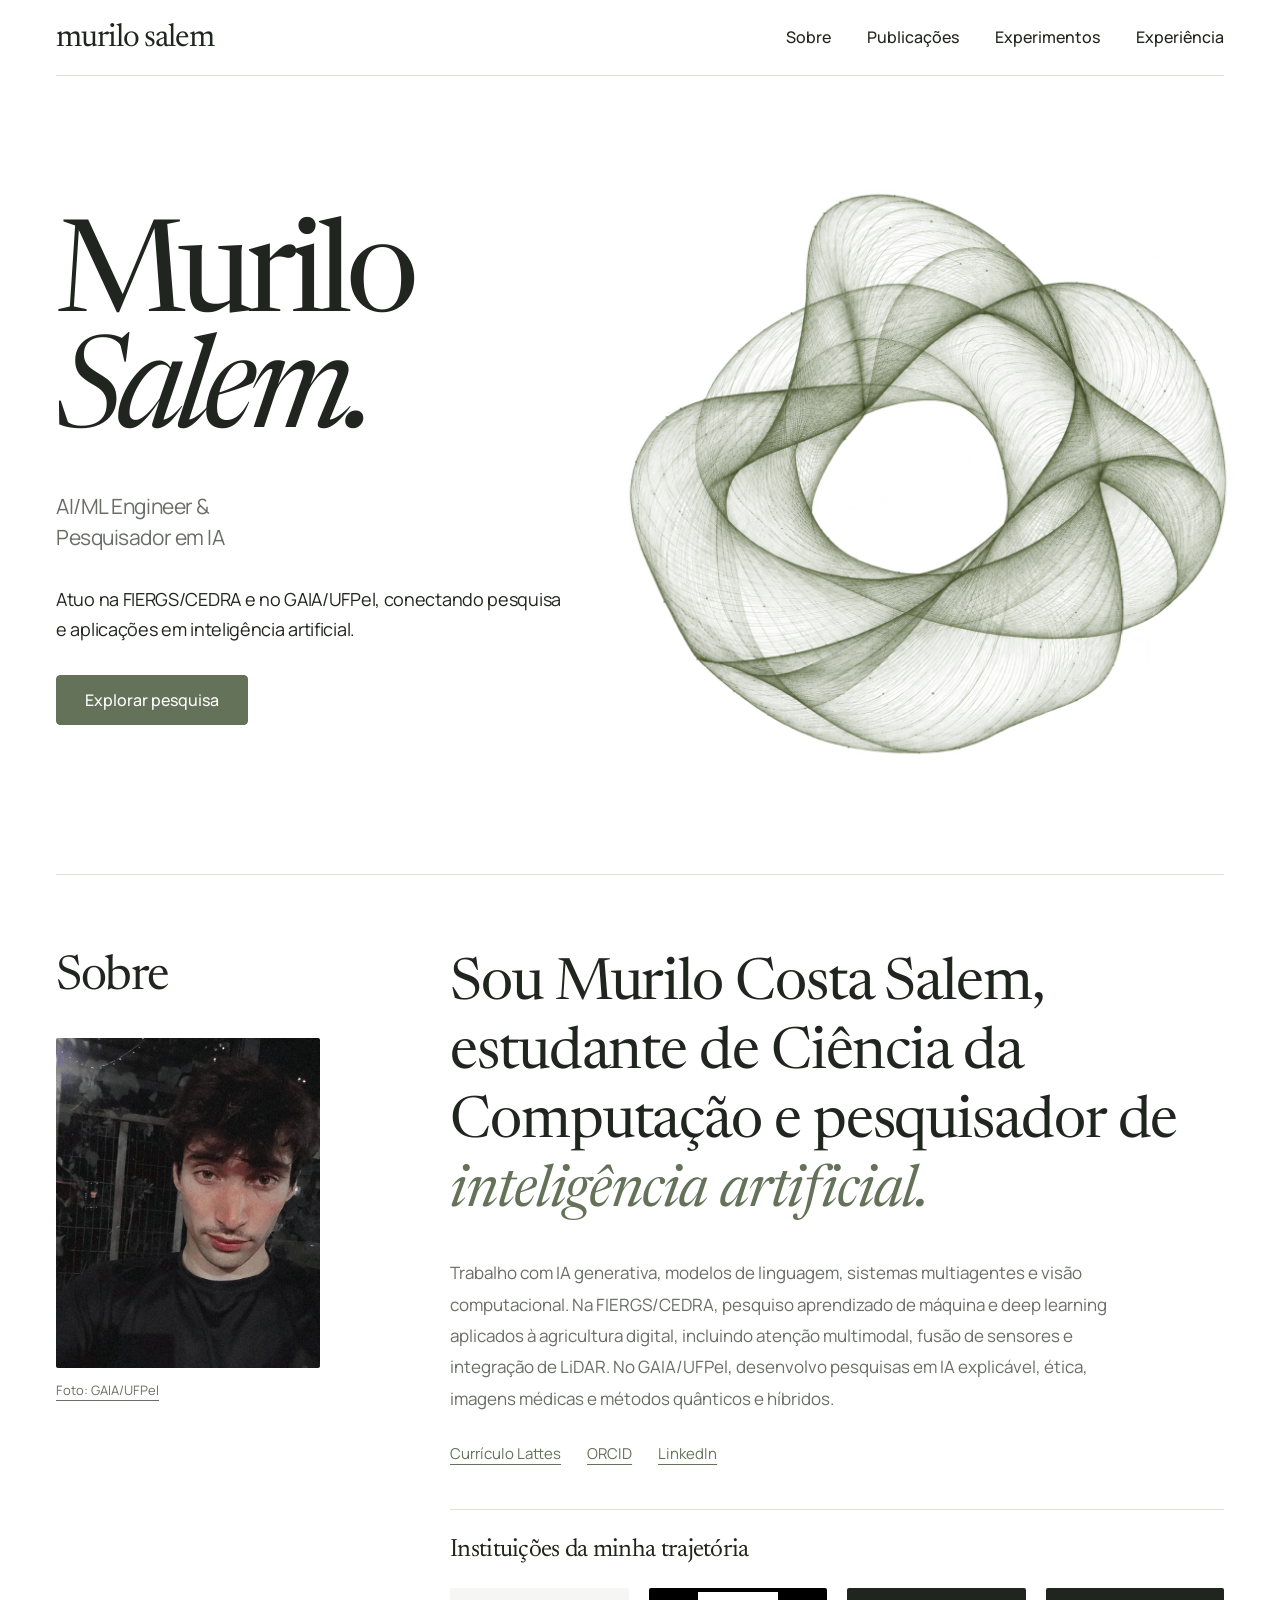
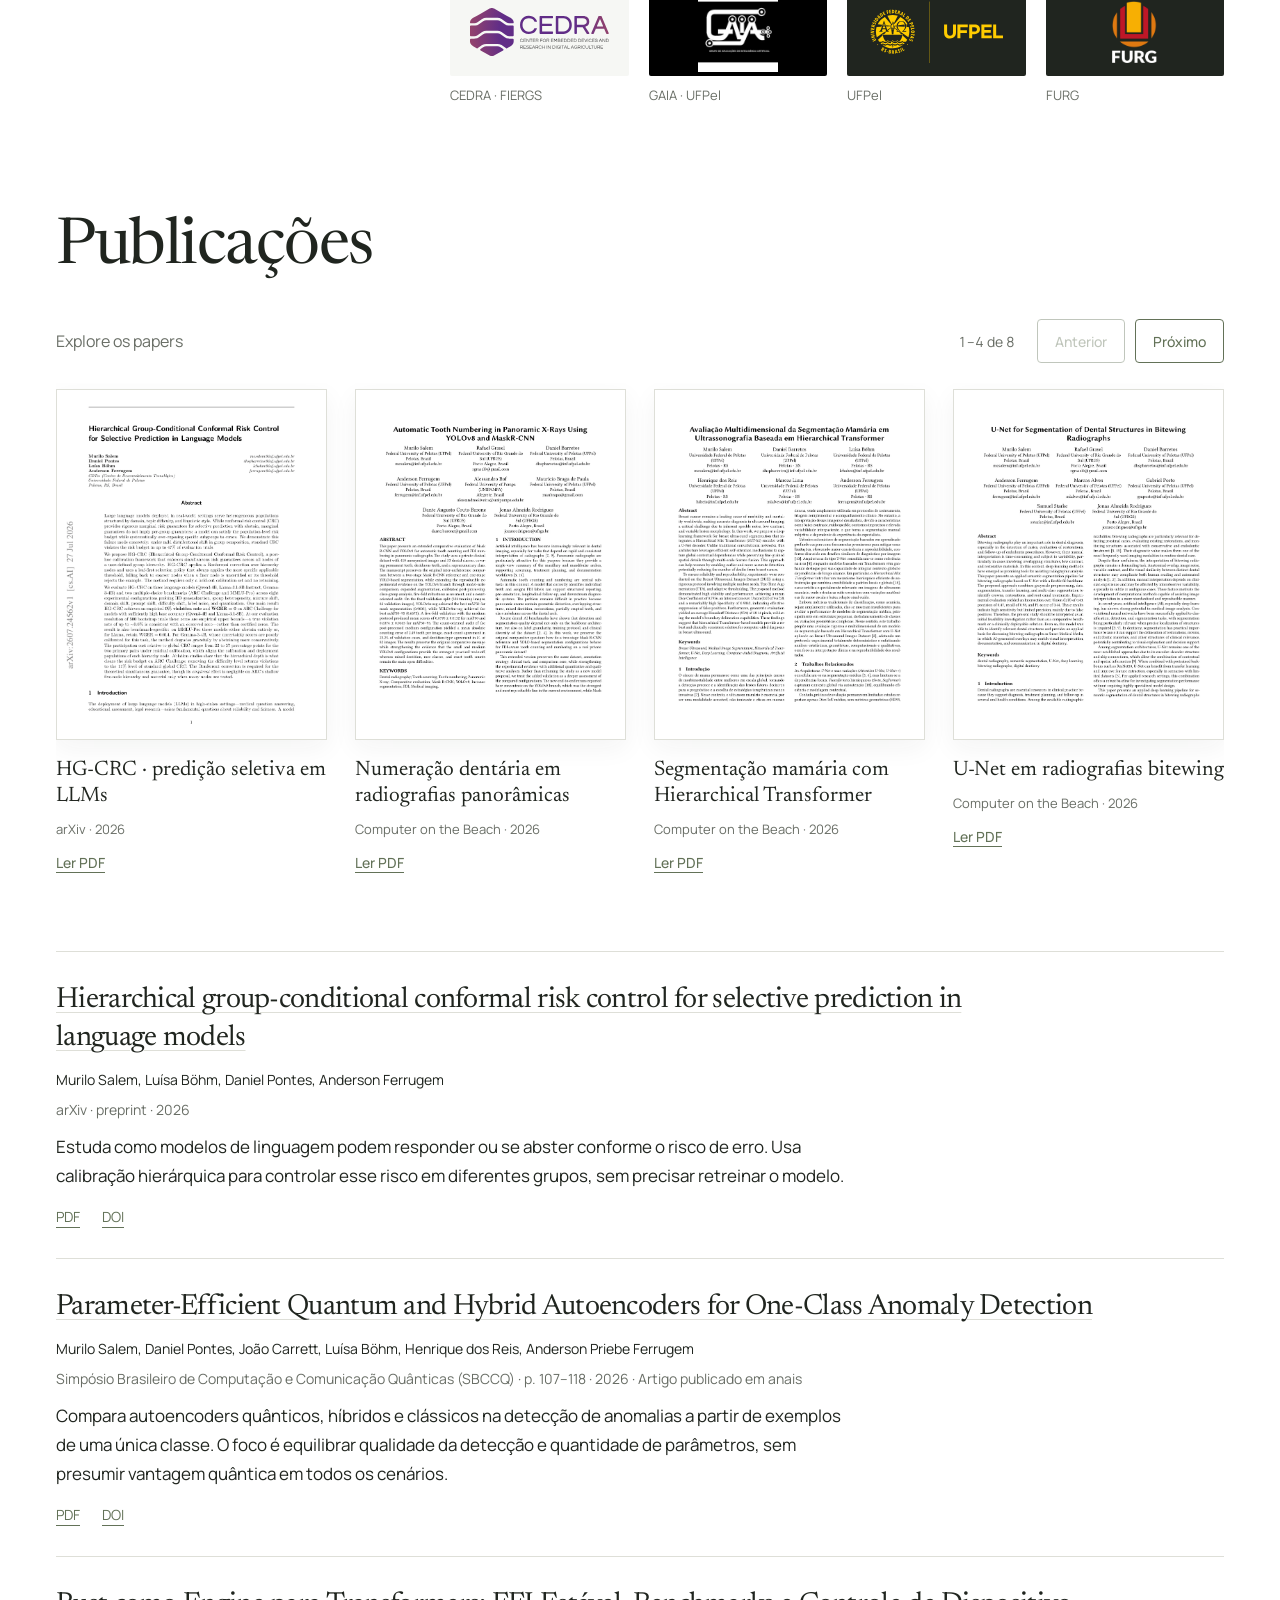
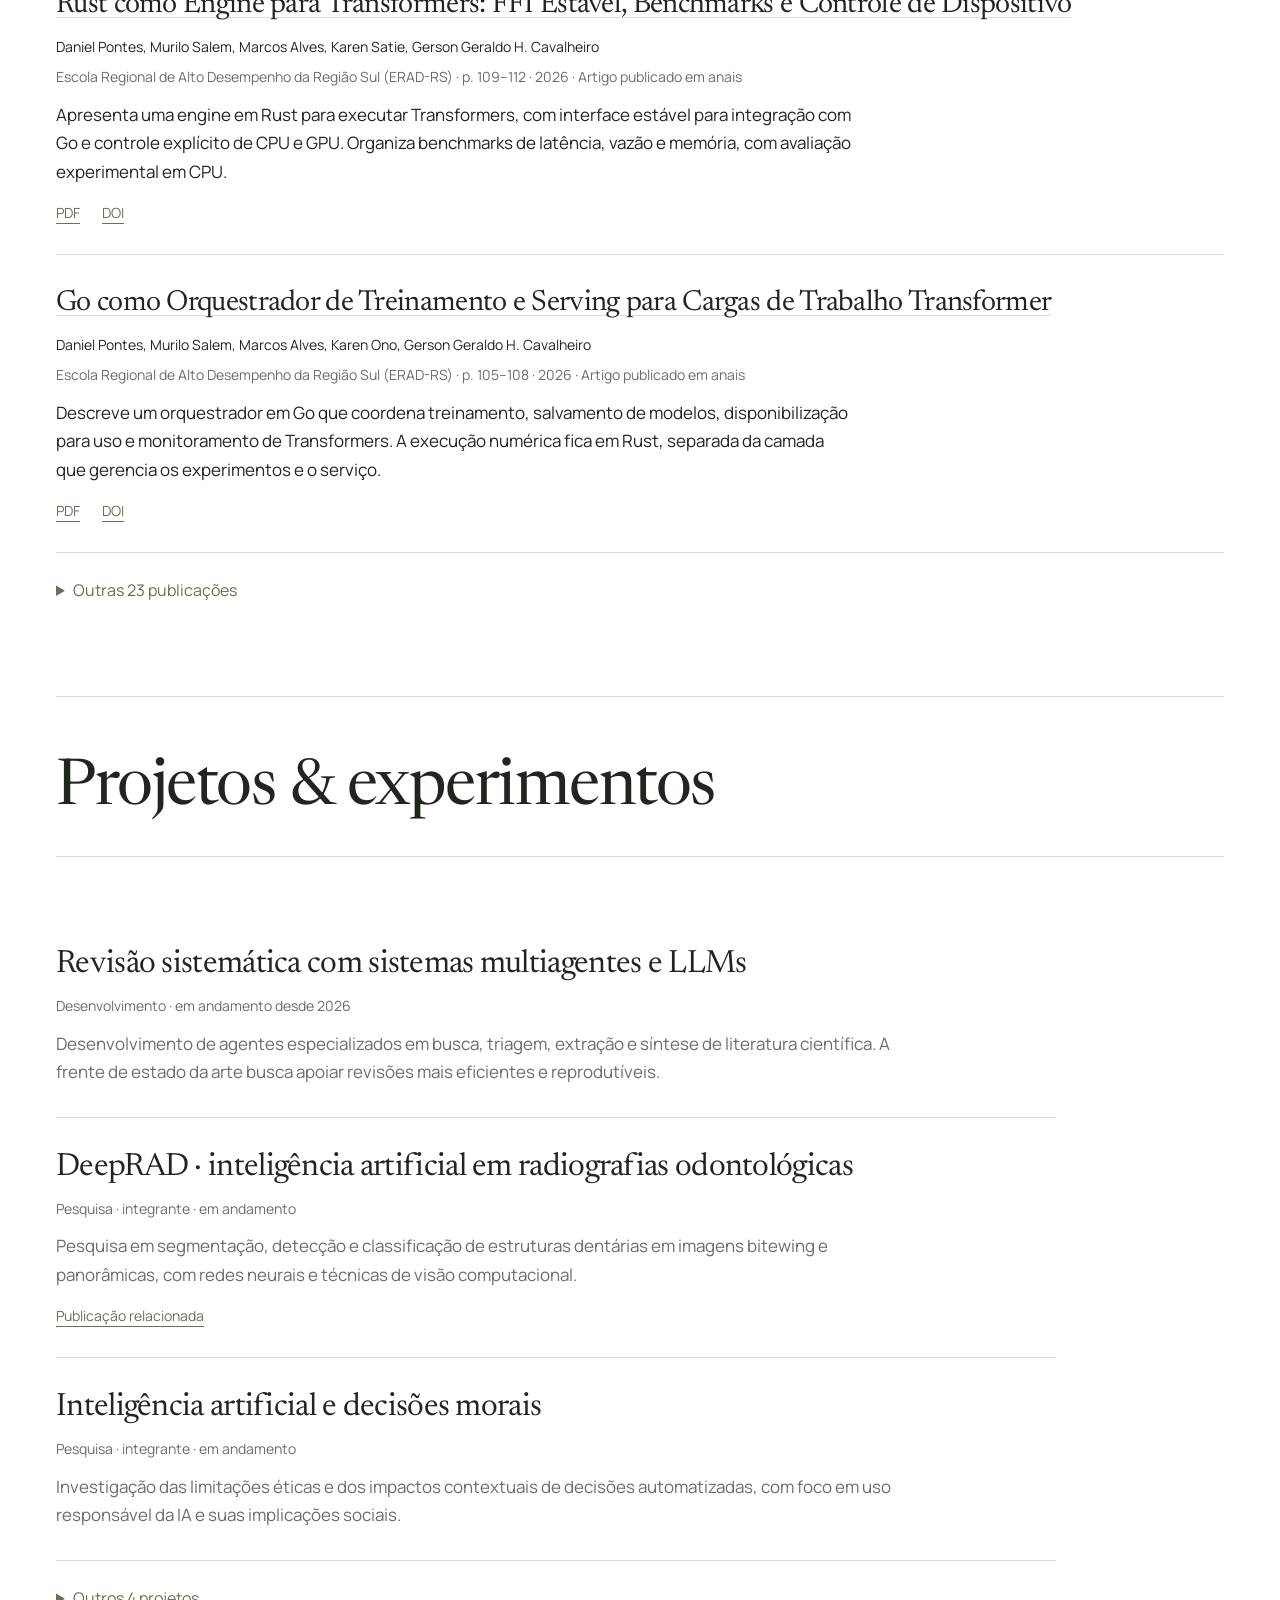
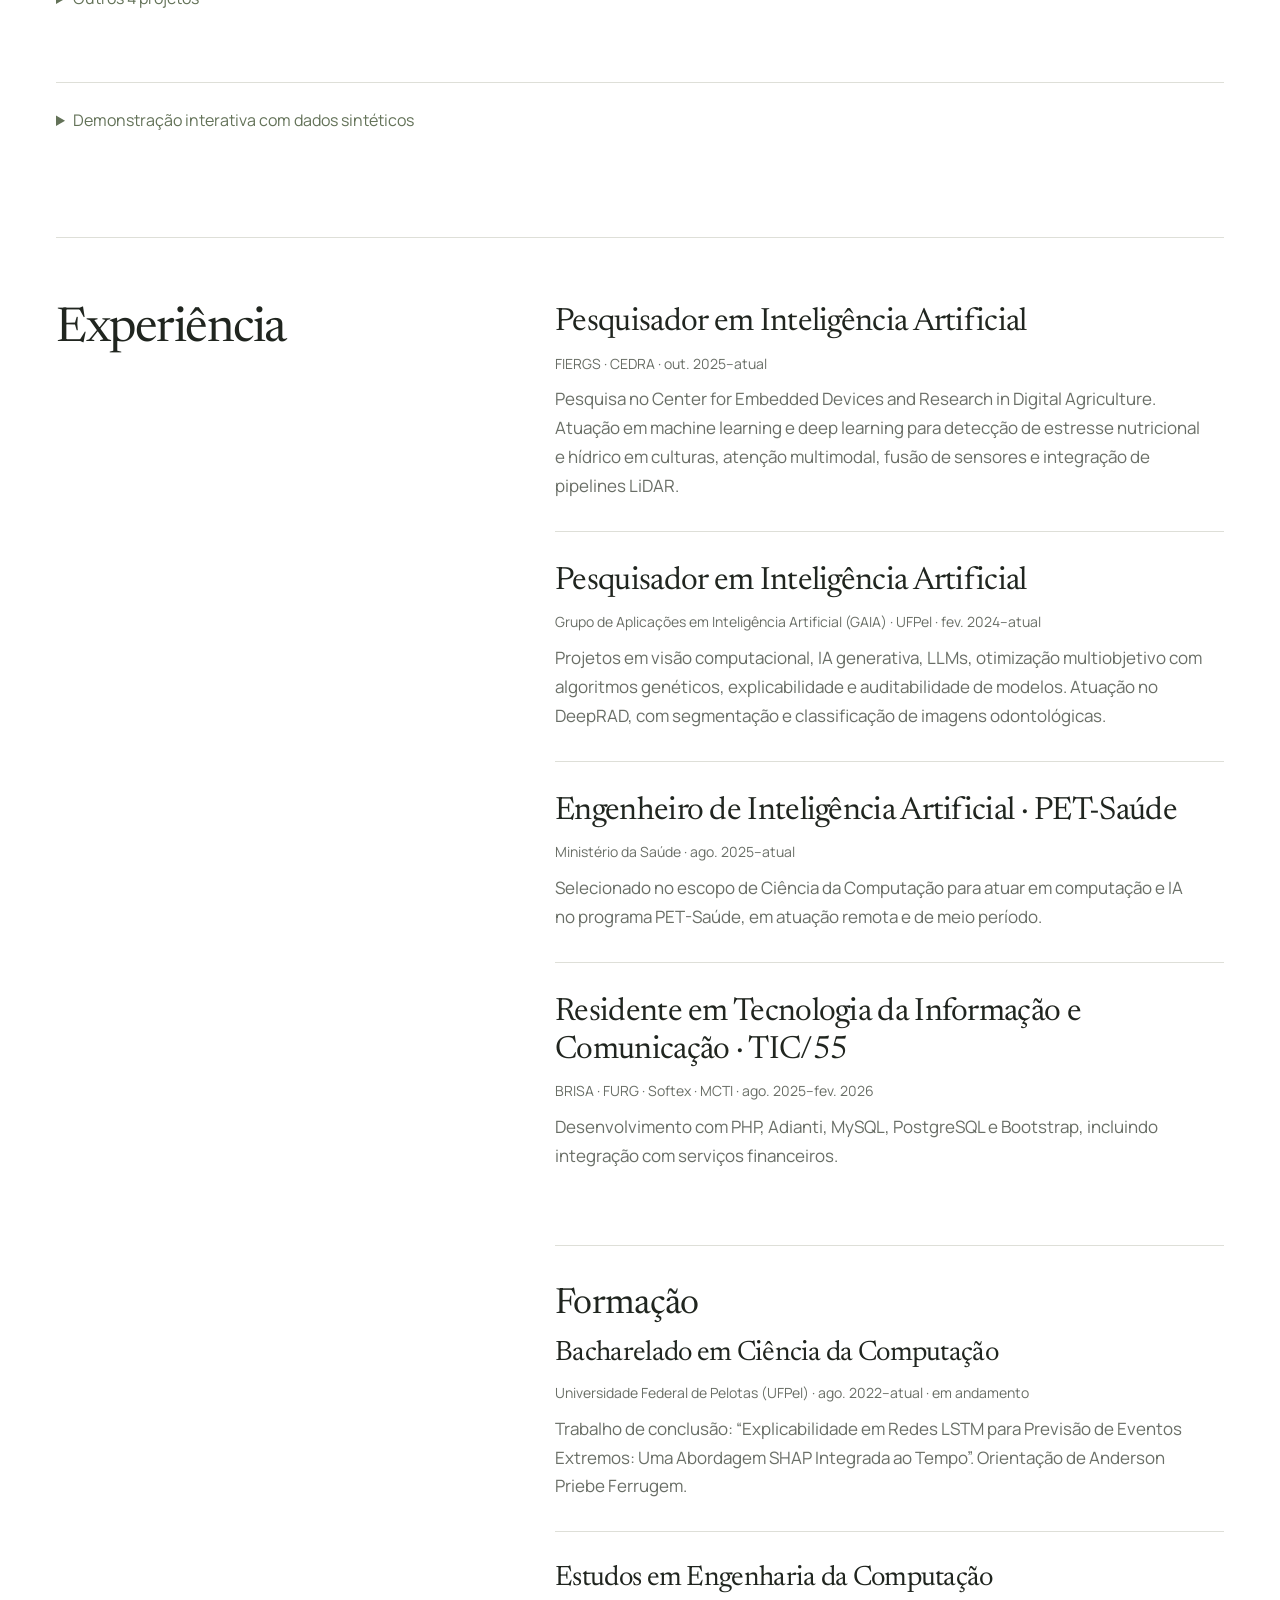
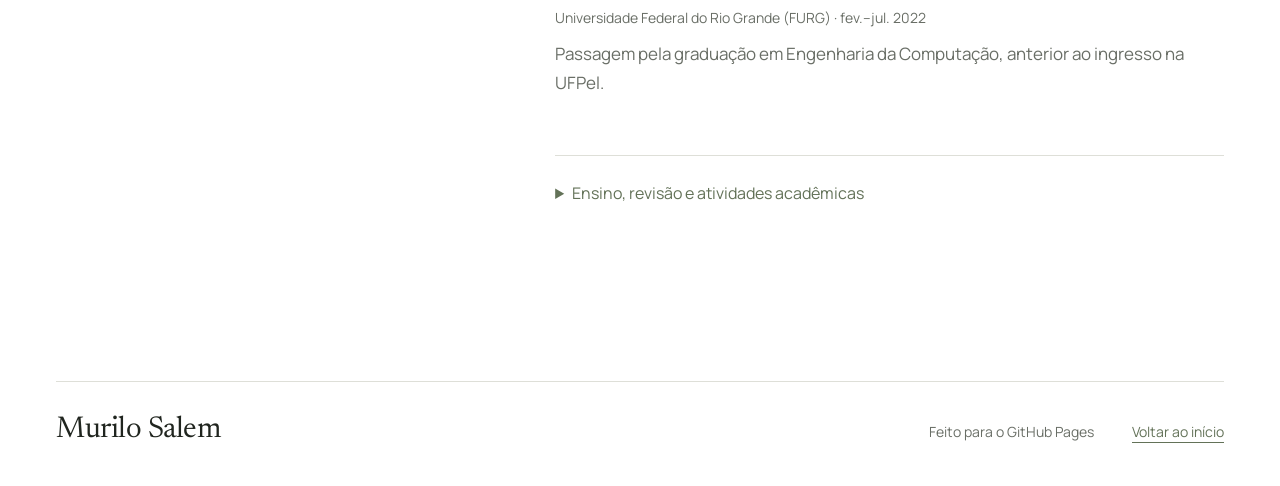
==== commit 98db5a13: "Add SEO metadata and search sitemap" ====
--- a/index.html
+++ b/index.html
@@ -4,9 +4,62 @@
   <meta charset="UTF-8">
   <meta name="viewport" content="width=device-width, initial-scale=1">
   <meta name="description" content="Murilo Costa Salem · AI/ML Engineer &amp; Pesquisador em IA. Publicações, projetos, experiência e formação.">
+  <meta name="robots" content="index, follow, max-image-preview:large">
+  <link rel="canonical" href="https://murilo-salem.github.io/murilosalem/">
+  <meta property="og:type" content="website">
+  <meta property="og:locale" content="pt_BR">
+  <meta property="og:site_name" content="Murilo Costa Salem">
+  <meta property="og:title" content="Murilo Costa Salem | Pesquisador de IA e AI/ML Engineer">
+  <meta property="og:description" content="Publicações, projetos e pesquisa em inteligência artificial, aprendizado de máquina e visão computacional.">
+  <meta property="og:url" content="https://murilo-salem.github.io/murilosalem/">
+  <meta property="og:image" content="https://murilo-salem.github.io/murilosalem/assets/og-card.png">
+  <meta property="og:image:width" content="1200">
+  <meta property="og:image:height" content="630">
+  <meta property="og:image:alt" content="Murilo Costa Salem — pesquisador de inteligência artificial e AI/ML Engineer">
+  <meta name="twitter:card" content="summary_large_image">
+  <meta name="twitter:title" content="Murilo Costa Salem | Pesquisador de IA e AI/ML Engineer">
+  <meta name="twitter:description" content="Publicações, projetos e pesquisa em inteligência artificial, aprendizado de máquina e visão computacional.">
+  <meta name="twitter:image" content="https://murilo-salem.github.io/murilosalem/assets/og-card.png">
   <meta name="theme-color" content="#ffffff">
-  <title>Murilo Salem · Pesquisa em IA</title>
+  <title>Murilo Costa Salem | Pesquisador de IA e AI/ML Engineer</title>
   <link rel="icon" href="assets/favicon.svg" type="image/svg+xml">
+  <script type="application/ld+json">
+  {
+    "@context": "https://schema.org",
+    "@type": "ProfilePage",
+    "name": "Murilo Costa Salem | Pesquisador de IA e AI/ML Engineer",
+    "url": "https://murilo-salem.github.io/murilosalem/",
+    "mainEntity": {
+      "@type": "Person",
+      "@id": "https://murilo-salem.github.io/murilosalem/#murilo-costa-salem",
+      "name": "Murilo Costa Salem",
+      "alternateName": "Murilo Salem",
+      "url": "https://murilo-salem.github.io/murilosalem/",
+      "image": "https://murilo-salem.github.io/murilosalem/assets/images/murilo-salem.webp",
+      "description": "Pesquisador de inteligência artificial e AI/ML Engineer. Estudante de Ciência da Computação na Universidade Federal de Pelotas.",
+      "jobTitle": "Pesquisador de Inteligência Artificial e AI/ML Engineer",
+      "affiliation": [
+        { "@type": "Organization", "name": "CEDRA · FIERGS", "url": "https://cedratech.com.br/" },
+        { "@type": "Organization", "name": "GAIA · Universidade Federal de Pelotas", "url": "https://wp.ufpel.edu.br/gaia/" },
+        { "@type": "CollegeOrUniversity", "name": "Universidade Federal de Pelotas", "url": "https://portal.ufpel.edu.br/" }
+      ],
+      "sameAs": [
+        "https://lattes.cnpq.br/9766331030709079",
+        "https://orcid.org/0009-0001-7365-4043",
+        "https://www.linkedin.com/in/murilo-costa-salem/"
+      ],
+      "knowsAbout": [
+        "Inteligência artificial",
+        "Aprendizado de máquina",
+        "Aprendizado profundo",
+        "Modelos de linguagem",
+        "Visão computacional",
+        "IA explicável",
+        "Fusão de sensores"
+      ]
+    }
+  }
+  </script>
   <link rel="preload" href="assets/fonts/newsreader.ttf" as="font" type="font/ttf" crossorigin>
   <link rel="preload" href="assets/fonts/manrope.ttf" as="font" type="font/ttf" crossorigin>
   <link rel="stylesheet" href="assets/styles.css">
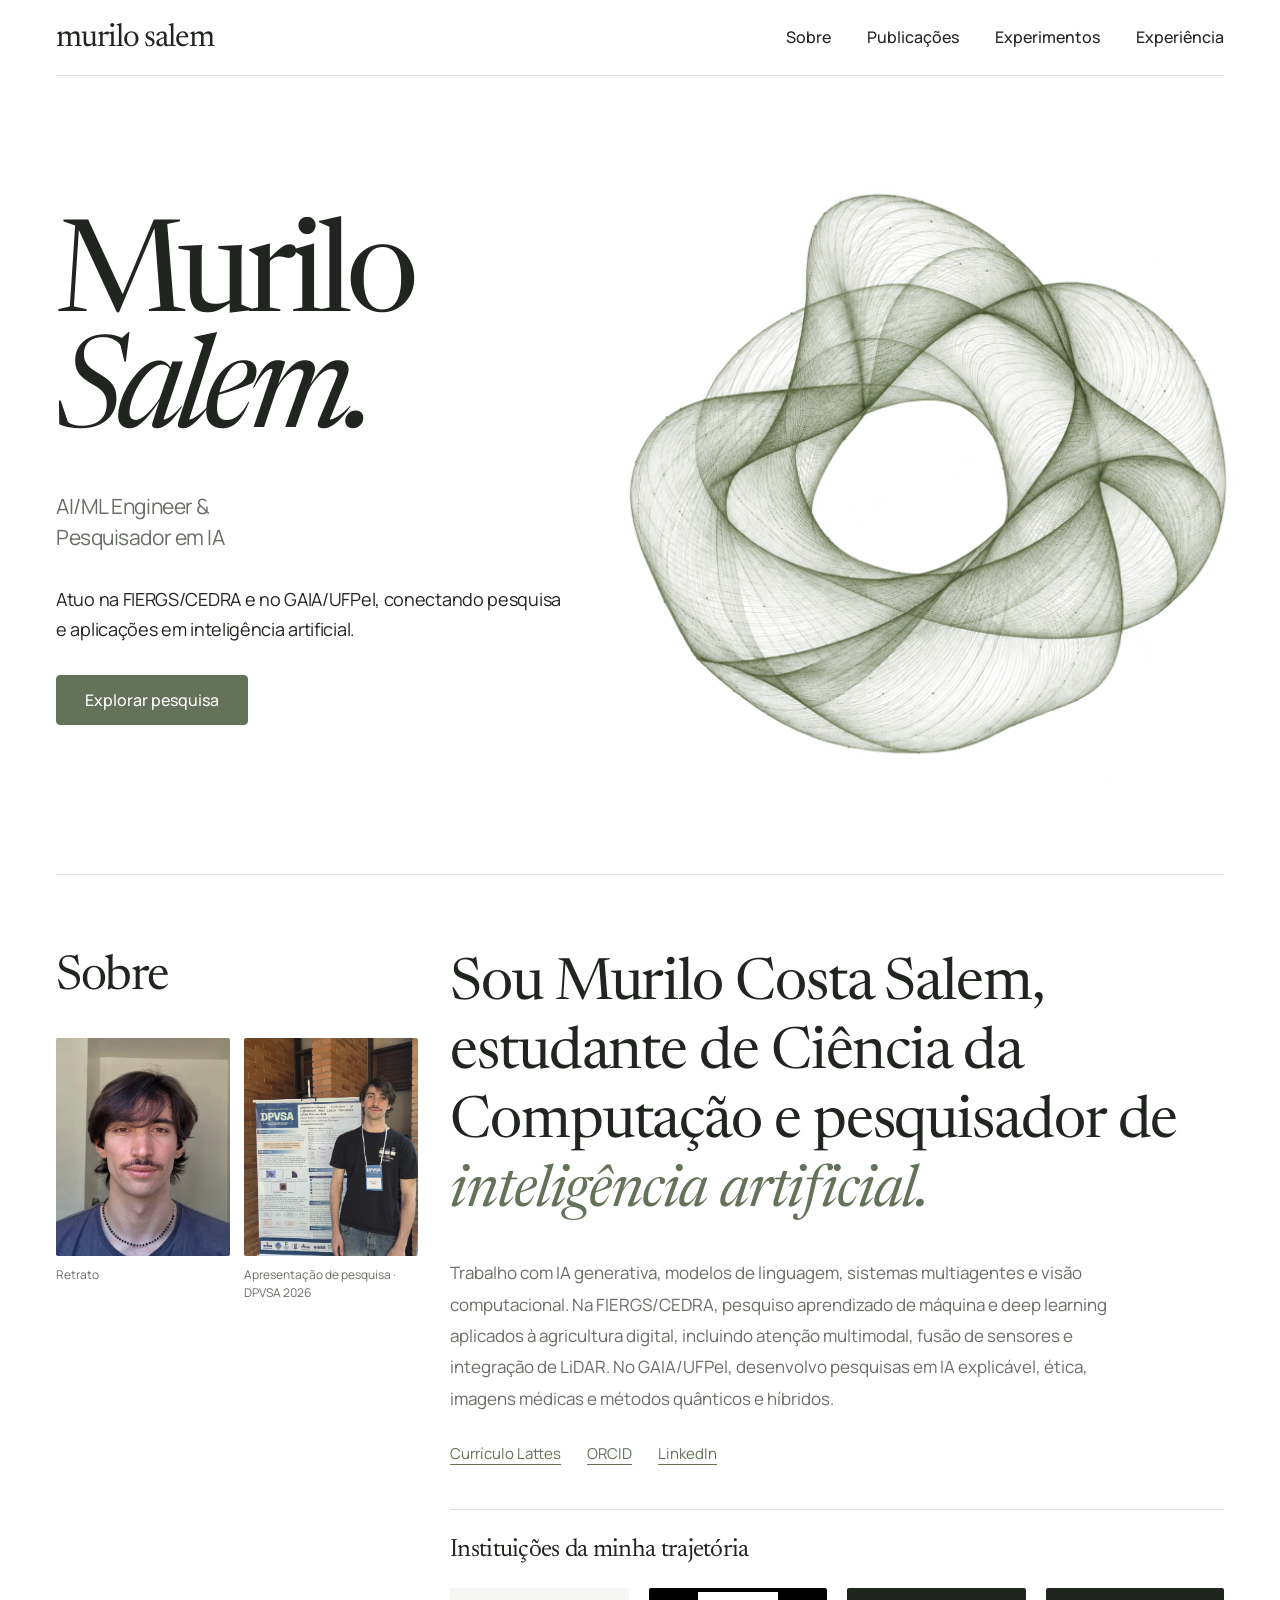
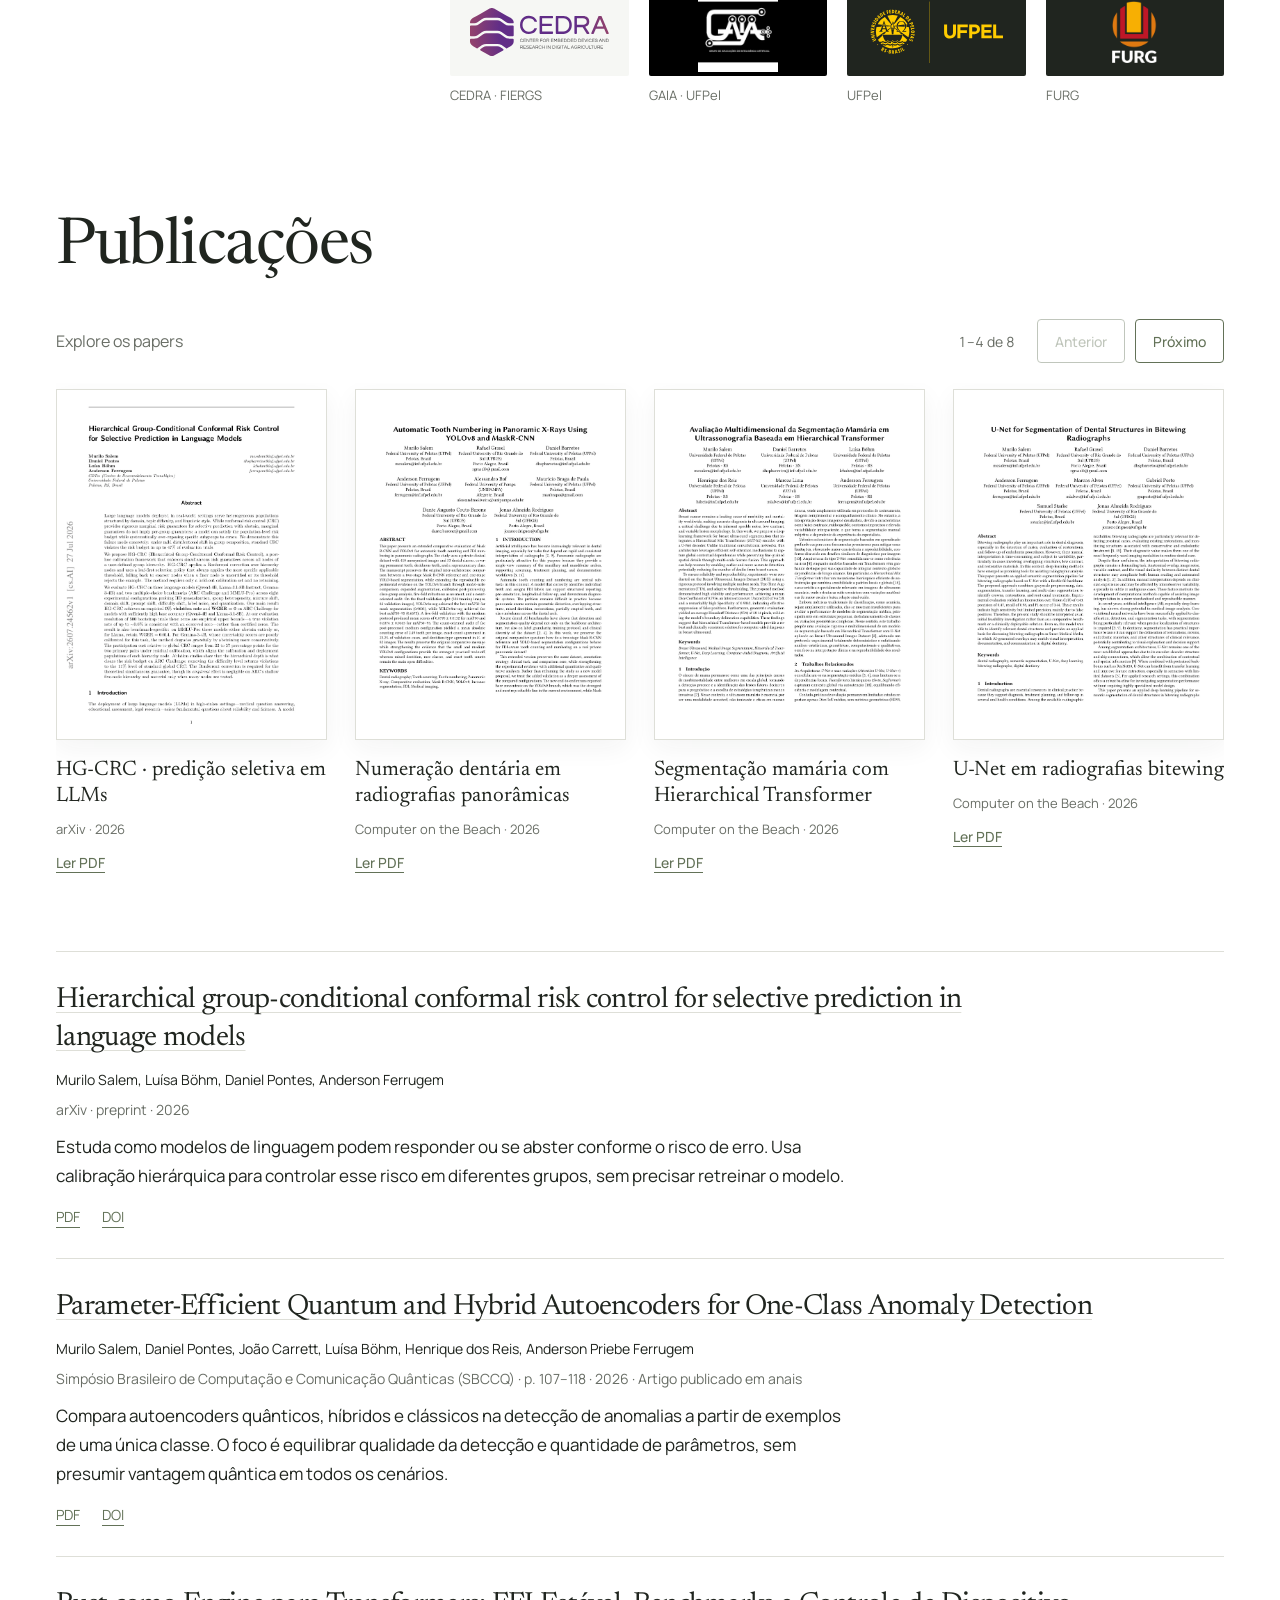
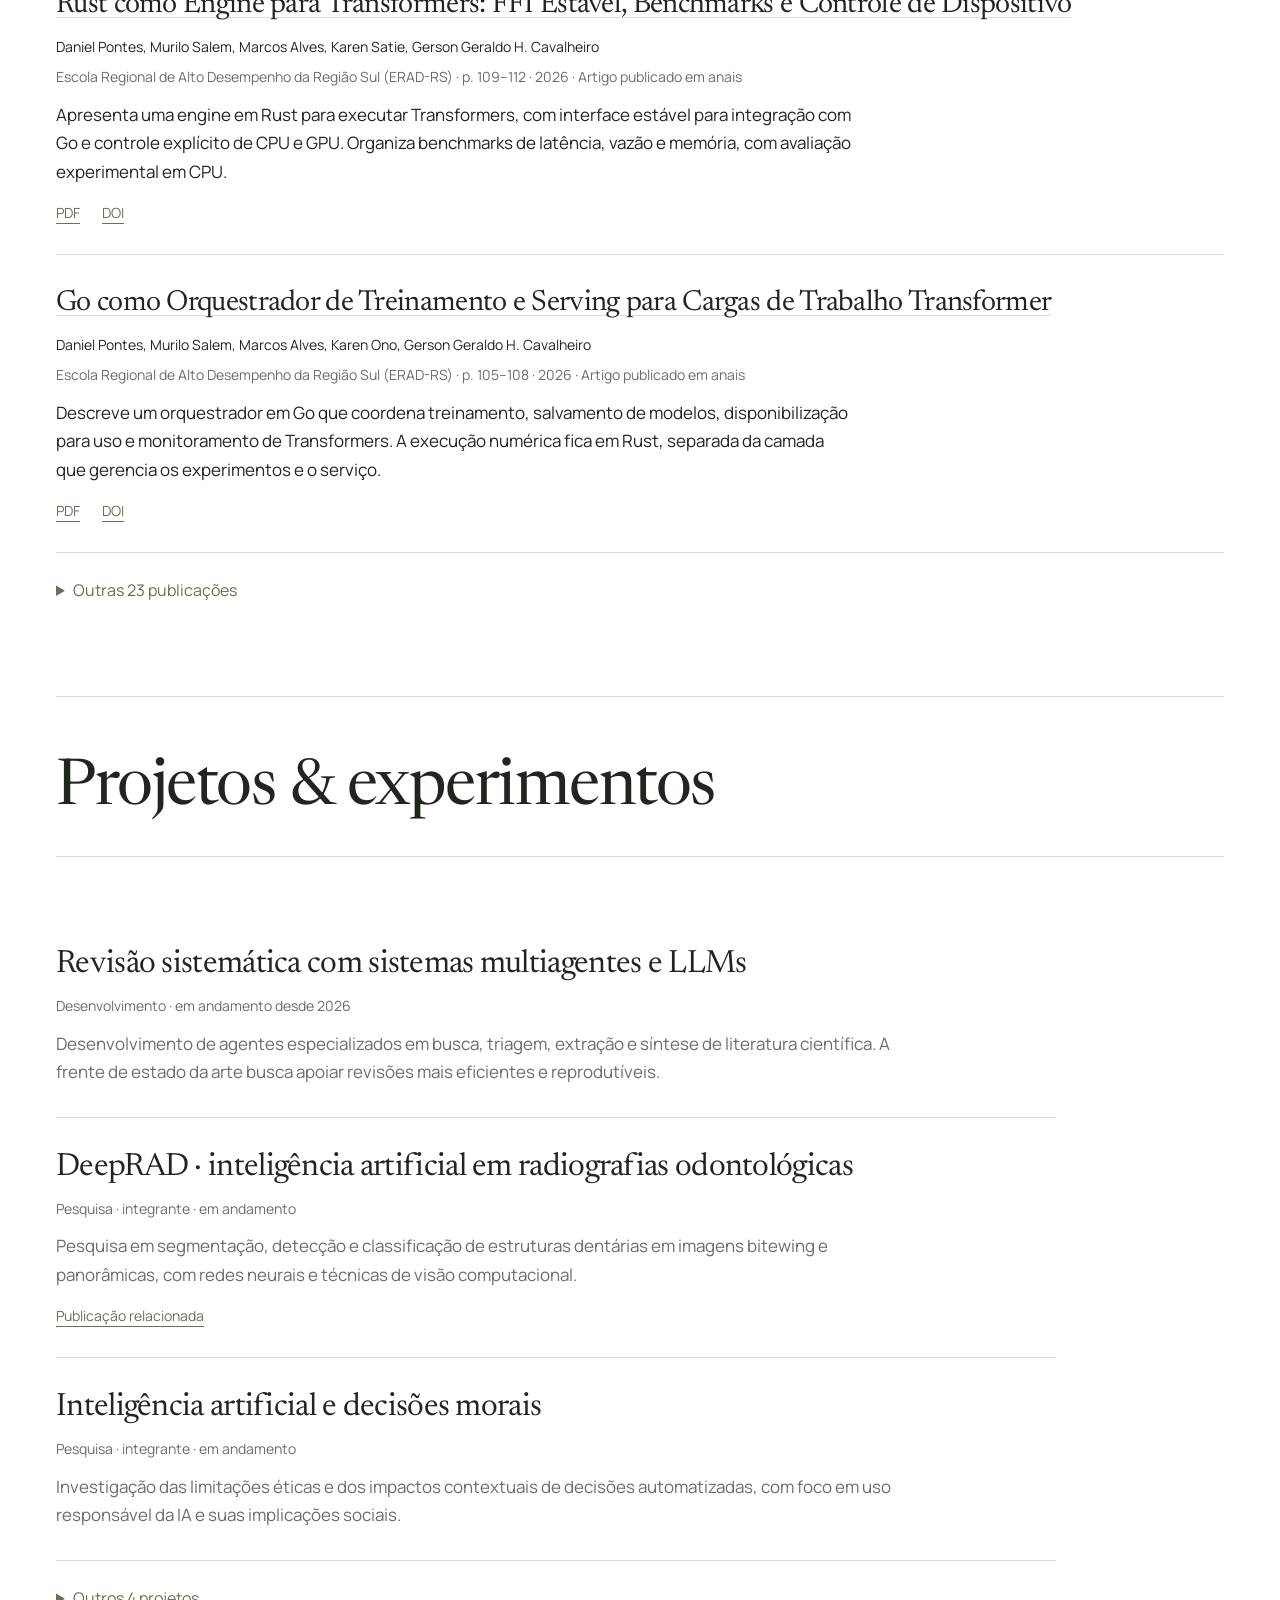
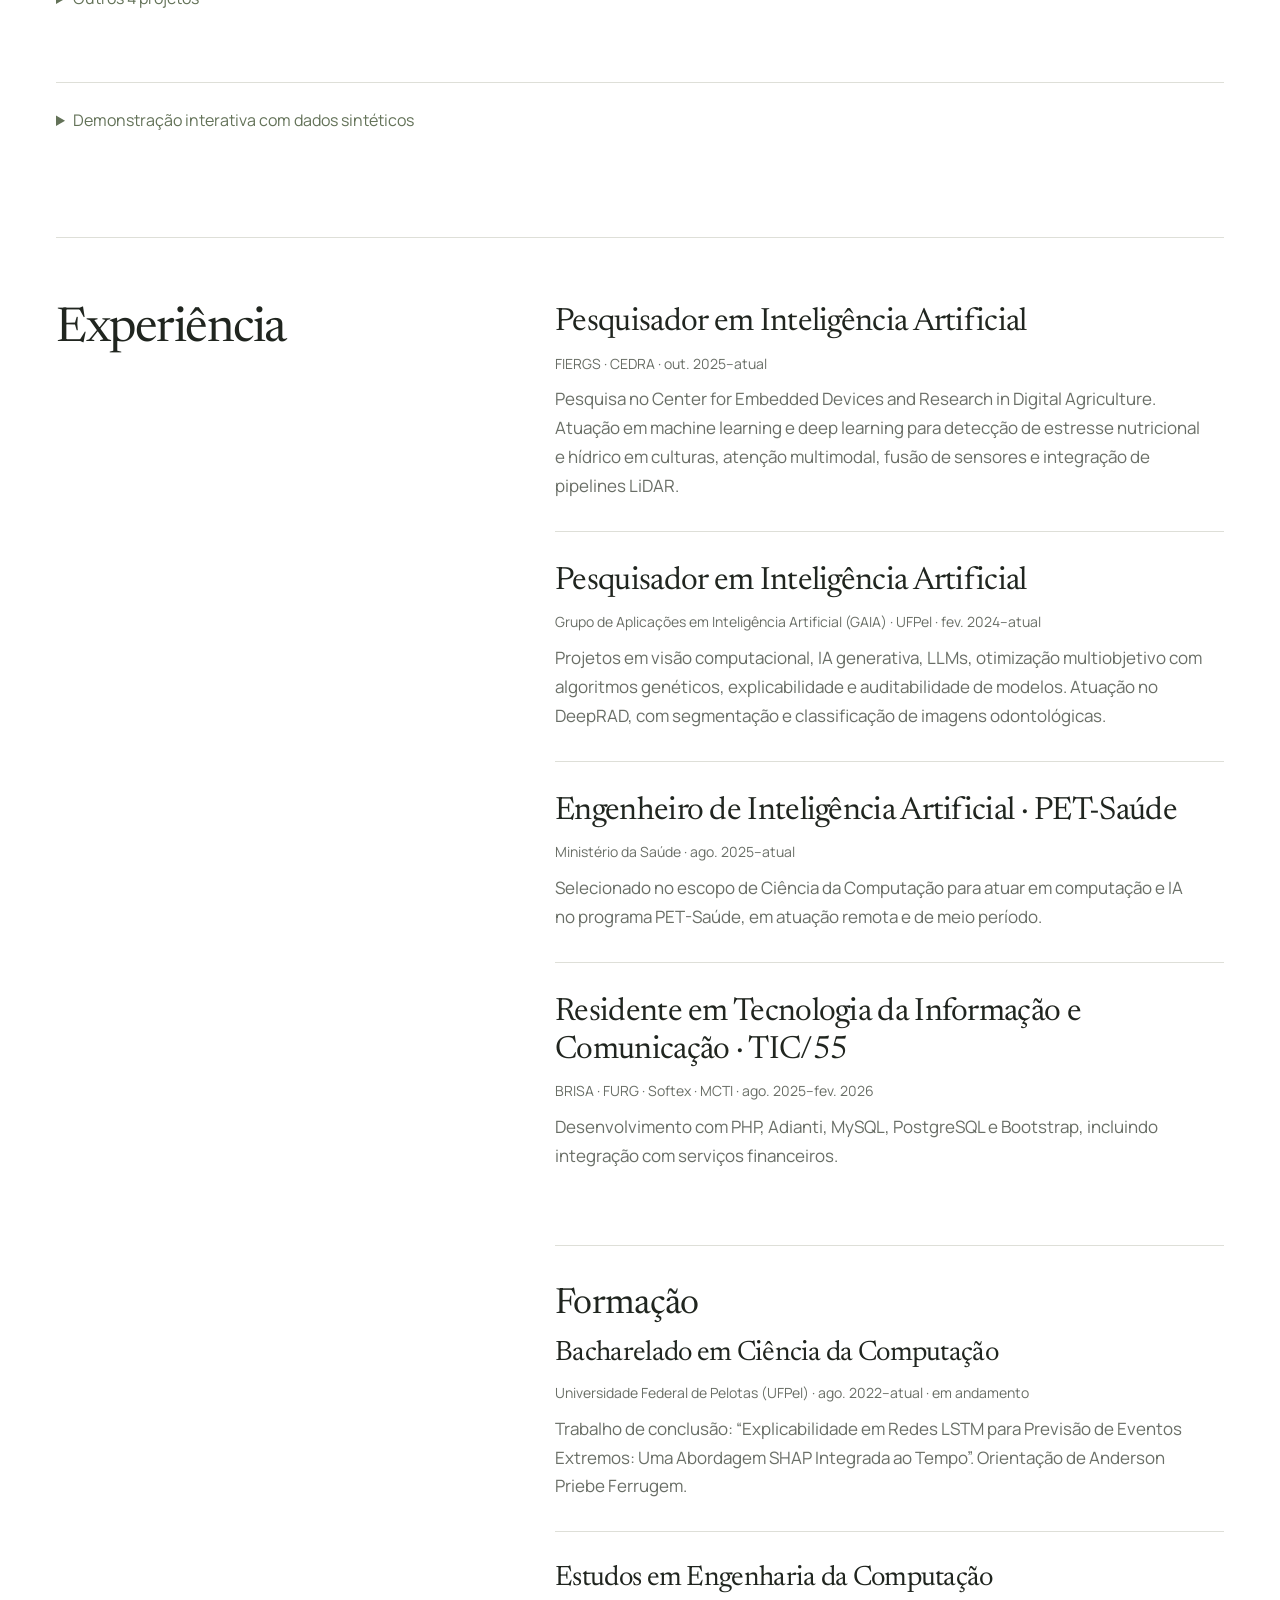
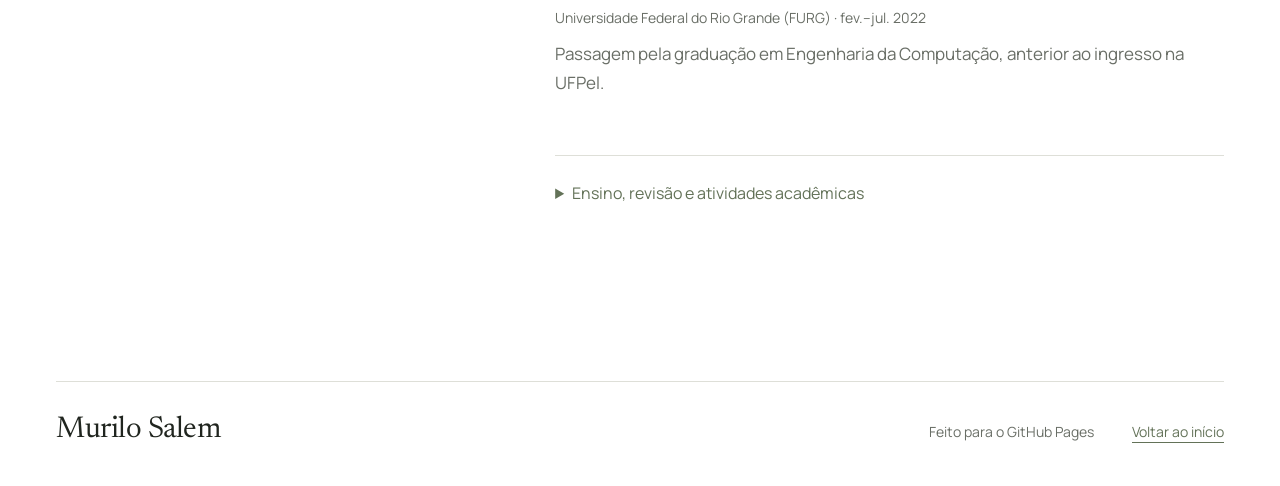
==== commit db9ae7d3: "Add Murilo's photos to about section" ====
--- a/index.html
+++ b/index.html
@@ -26,7 +26,7 @@
   <script type="application/ld+json">
   {
     "@context": "https://schema.org",
-    "@type": "ProfilePage",
+    "@type": "WebPage",
     "name": "Murilo Costa Salem | Pesquisador de IA e AI/ML Engineer",
     "url": "https://murilo-salem.github.io/murilosalem/",
     "mainEntity": {
@@ -35,7 +35,10 @@
       "name": "Murilo Costa Salem",
       "alternateName": "Murilo Salem",
       "url": "https://murilo-salem.github.io/murilosalem/",
-      "image": "https://murilo-salem.github.io/murilosalem/assets/images/murilo-salem.webp",
+      "image": [
+        "https://murilo-salem.github.io/murilosalem/assets/images/murilo-portrait.webp",
+        "https://murilo-salem.github.io/murilosalem/assets/images/murilo-dpvsa.webp"
+      ],
       "description": "Pesquisador de inteligência artificial e AI/ML Engineer. Estudante de Ciência da Computação na Universidade Federal de Pelotas.",
       "jobTitle": "Pesquisador de Inteligência Artificial e AI/ML Engineer",
       "affiliation": [
@@ -85,7 +88,7 @@
         <figure class="hero-art" aria-hidden="true"><img src="assets/manifold-transparent.webp" width="1254" height="1254" alt="" fetchpriority="high"></figure>
       </section>
       <section class="section" id="sobre" aria-labelledby="sobre-heading">
-        <div class="about-profile"><h2 id="sobre-heading">Sobre</h2><div id="profile-image"><!-- portrait:start --><figure class="portrait"><img src="assets/images/murilo-salem.webp" alt="Murilo Salem, em foto publicada na página de estudantes do GAIA/UFPel" width="720" height="1280" loading="lazy" decoding="async"><figcaption><a href="https://wp.ufpel.edu.br/gaia/estudantes/">Foto: GAIA/UFPel</a></figcaption></figure><!-- portrait:end --></div></div>
+        <div class="about-profile"><h2 id="sobre-heading">Sobre</h2><div id="profile-image"><!-- portrait:start --><div class="portrait-gallery"><figure class="portrait"><img src="assets/images/murilo-portrait.webp" alt="Retrato de Murilo Costa Salem." width="970" height="1250" loading="lazy" decoding="async"><figcaption>Retrato</figcaption></figure><figure class="portrait"><img src="assets/images/murilo-dpvsa.webp" alt="Murilo Salem ao lado do pôster de sua pesquisa sobre classificadores de lesões de pele no DPVSA 2026." width="1000" height="1333" loading="lazy" decoding="async"><figcaption>Apresentação de pesquisa · DPVSA 2026</figcaption></figure></div><!-- portrait:end --></div></div>
         <div><p id="about">Sou Murilo Costa Salem, estudante de Ciência da Computação e pesquisador de <em>inteligência artificial.</em></p><p id="about-details" class="about-details">Trabalho com IA generativa, modelos de linguagem, sistemas multiagentes e visão computacional. Na FIERGS/CEDRA, pesquiso aprendizado de máquina e deep learning aplicados à agricultura digital, incluindo atenção multimodal, fusão de sensores e integração de LiDAR. No GAIA/UFPel, desenvolvo pesquisas em IA explicável, ética, imagens médicas e métodos quânticos e híbridos.</p><div id="social-links" class="links"><!-- social:start --><a href="https://lattes.cnpq.br/9766331030709079">Currículo Lattes</a><a href="https://orcid.org/0009-0001-7365-4043">ORCID</a><a href="https://www.linkedin.com/in/murilo-costa-salem/">LinkedIn</a><!-- social:end --></div><div class="institution-area"><h3>Instituições da minha trajetória</h3><div id="institution-images" class="institution-strip"><!-- institutions:start --><figure class="institution institution-0"><a href="https://cedratech.com.br/"><span class="institution-frame"><img src="assets/images/institutions/cedra.svg" alt="Logotipo do CEDRA" loading="lazy" decoding="async"></span><span class="institution-name">CEDRA · FIERGS</span></a></figure><figure class="institution institution-1"><a href="https://wp.ufpel.edu.br/gaia/"><span class="institution-frame"><img src="assets/images/institutions/gaia.webp" alt="Logotipo do Grupo de Aplicações em Inteligência Artificial" loading="lazy" decoding="async"></span><span class="institution-name">GAIA · UFPel</span></a></figure><figure class="institution institution-2"><a href="https://portal.ufpel.edu.br/"><span class="institution-frame"><img src="assets/images/institutions/ufpel.svg" alt="Marca oficial da Universidade Federal de Pelotas" loading="lazy" decoding="async"></span><span class="institution-name">UFPel</span></a></figure><figure class="institution institution-3"><a href="https://www.furg.br/"><span class="institution-frame"><img src="assets/images/institutions/furg.png" alt="Logotipo da Universidade Federal do Rio Grande" loading="lazy" decoding="async"></span><span class="institution-name">FURG</span></a></figure><!-- institutions:end --></div></div></div>
       </section>
       <section class="section" id="publicacoes" aria-labelledby="publicacoes-heading">
--- a/assets/styles.css
+++ b/assets/styles.css
@@ -295,10 +295,10 @@
 }
 
 /* Photographs and original research documents, sourced from their publishers. */
-.portrait { max-width: 264px; margin-top: 32px; }
+.portrait-gallery { display: grid; grid-template-columns: repeat(2, minmax(0, 1fr)); gap: 14px; margin-top: 32px; }
+.portrait { min-width: 0; margin: 0; }
 .portrait > img { display: block; width: 100%; height: auto; aspect-ratio: 4 / 5; object-fit: cover; object-position: 50% 47%; border-radius: 2px; }
-.portrait figcaption { font: 400 13px/1.6 var(--sans); margin-top: 12px; }
-.portrait figcaption a { color: var(--muted); }
+.portrait figcaption { font: 400 12px/1.55 var(--sans); color: var(--muted); margin-top: 10px; }
 .institution-area { margin-top: 42px; padding-top: 26px; border-top: 1px solid var(--line); }
 .institution-area h3 { font-size: 25px; margin-bottom: 22px; }
 .institution-strip { display: grid; grid-template-columns: repeat(4, minmax(0, 1fr)); gap: 20px; }
@@ -320,7 +320,7 @@
 .paper-preview figcaption > a:hover { color: var(--olive); text-decoration: underline; }
 .paper-preview figcaption > span { display: block; font-size: 13px; line-height: 1.6; color: var(--muted); margin-top: 9px; }
 @media (max-width: 1100px) {
-  .portrait { max-width: 220px; }
+  .portrait-gallery { gap: 10px; }
   .institution-strip { gap: 12px; }
   .institution-frame { height: 74px; }
   .institution-frame img { max-height: 50px; }
@@ -328,8 +328,9 @@
   .paper-preview figcaption > a { font-size: 19px; }
 }
 @media (max-width: 760px) {
-  .about-profile { display: flex; align-items: flex-start; justify-content: space-between; gap: 24px; }
-  .portrait { width: 140px; margin-top: 0; }
+  .about-profile { display: block; }
+  .portrait-gallery { margin-top: 18px; gap: 12px; }
+  .portrait { width: auto; }
   .portrait figcaption { font-size: 12px; }
   .institution-area h3 { font-size: 24px; }
   .institution-strip { grid-template-columns: repeat(2, minmax(0, 1fr)); gap: 22px; }
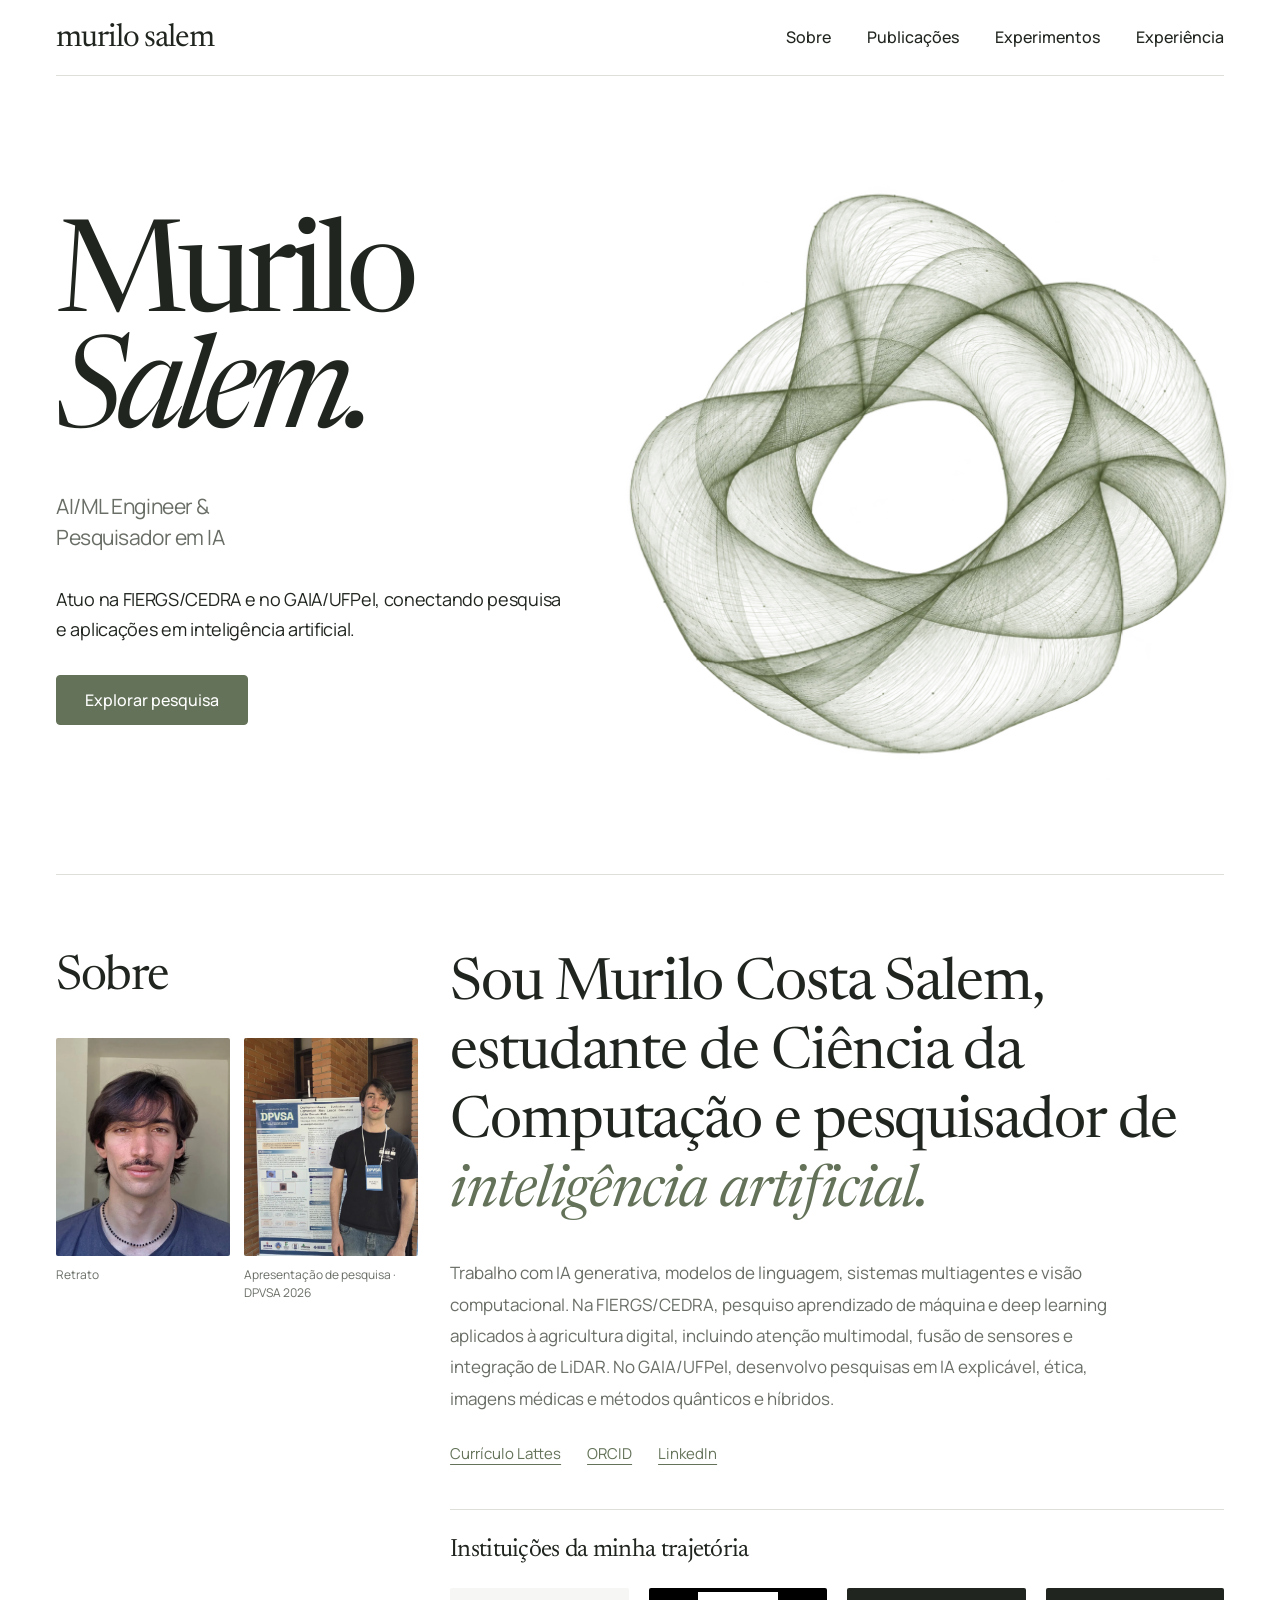
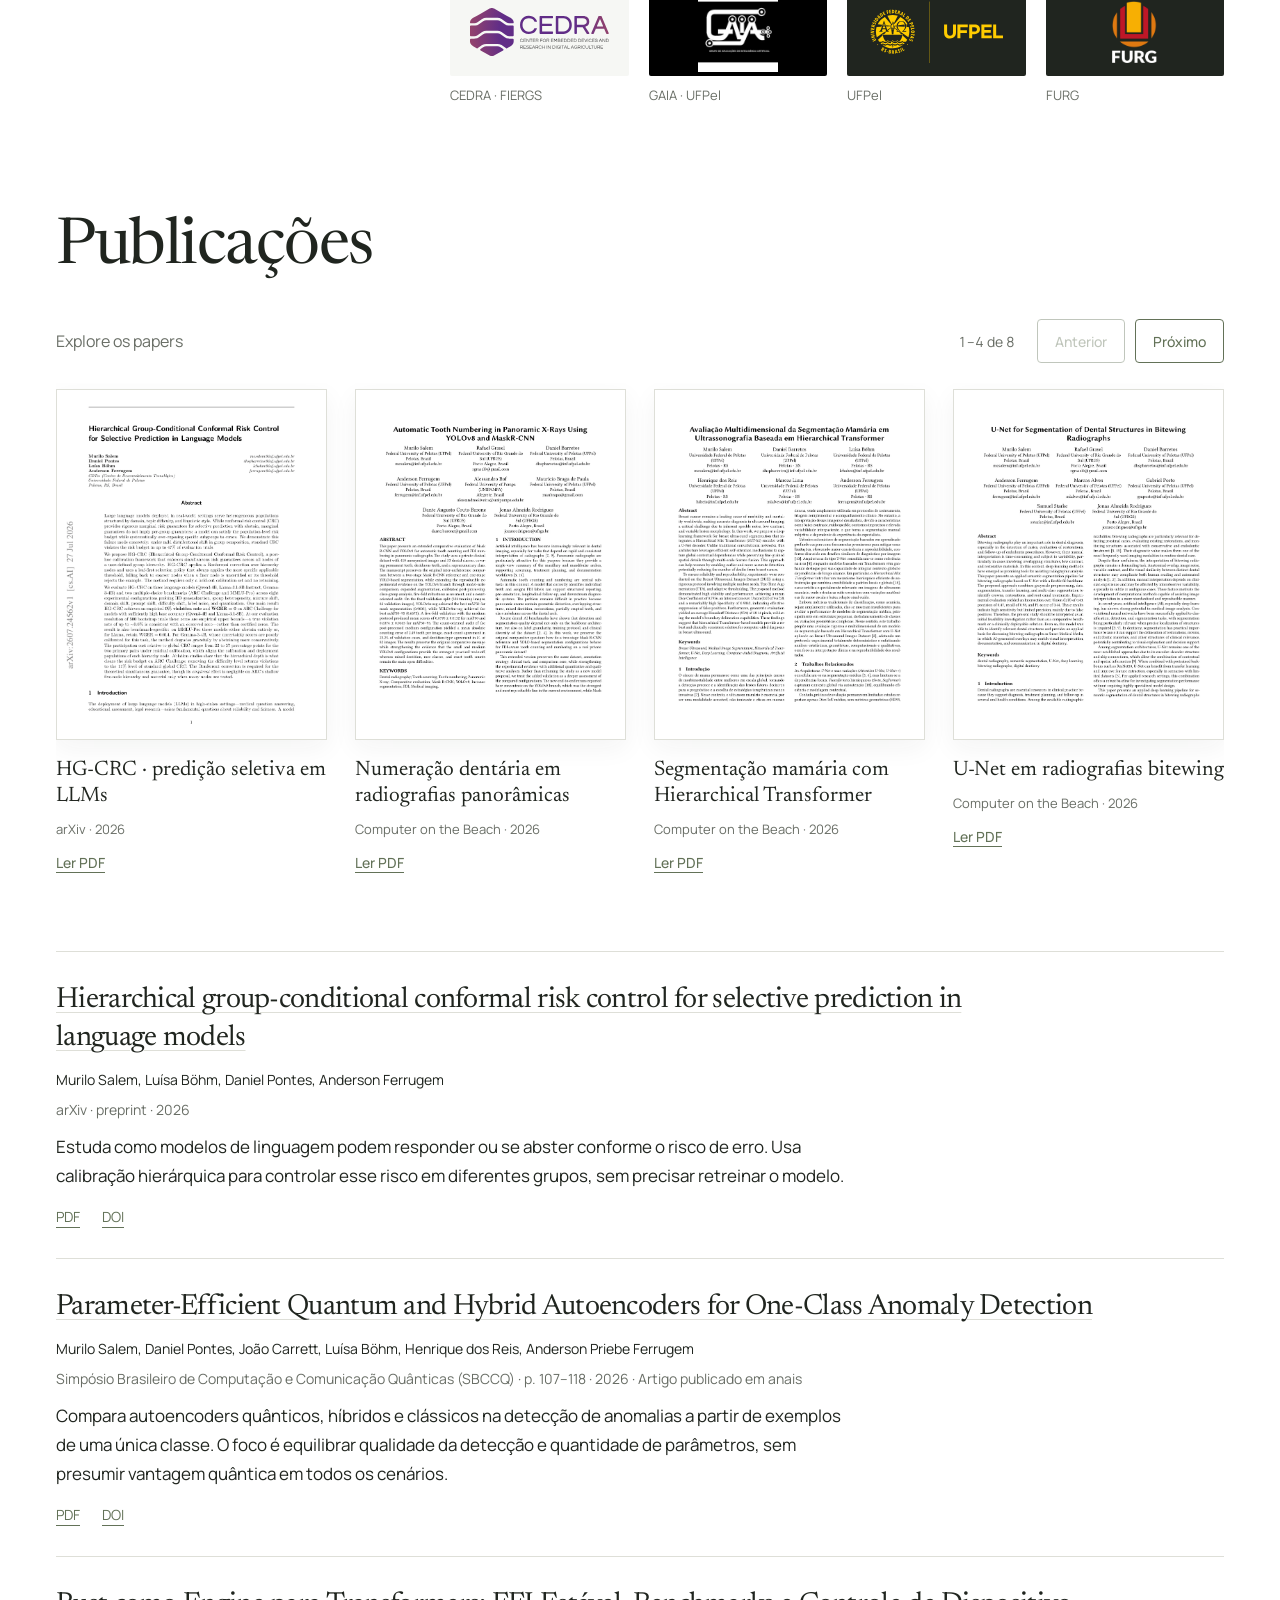
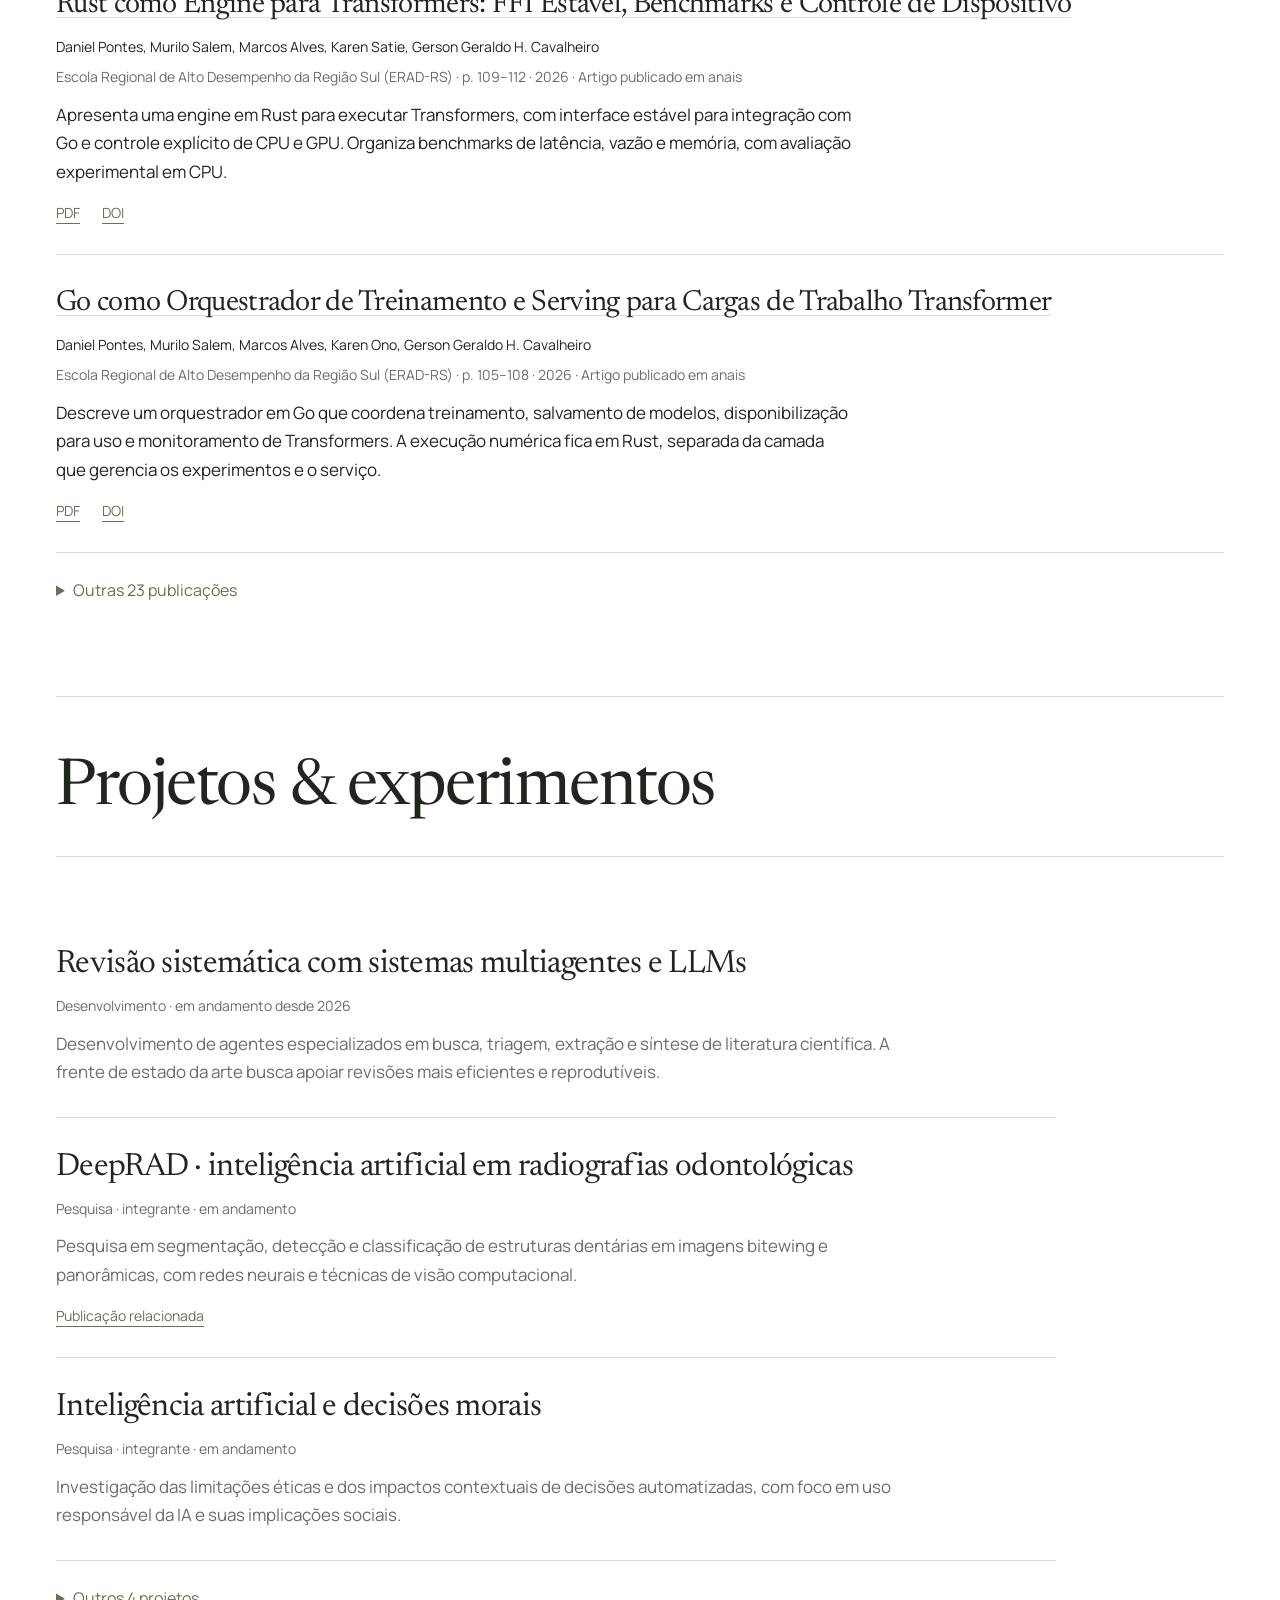
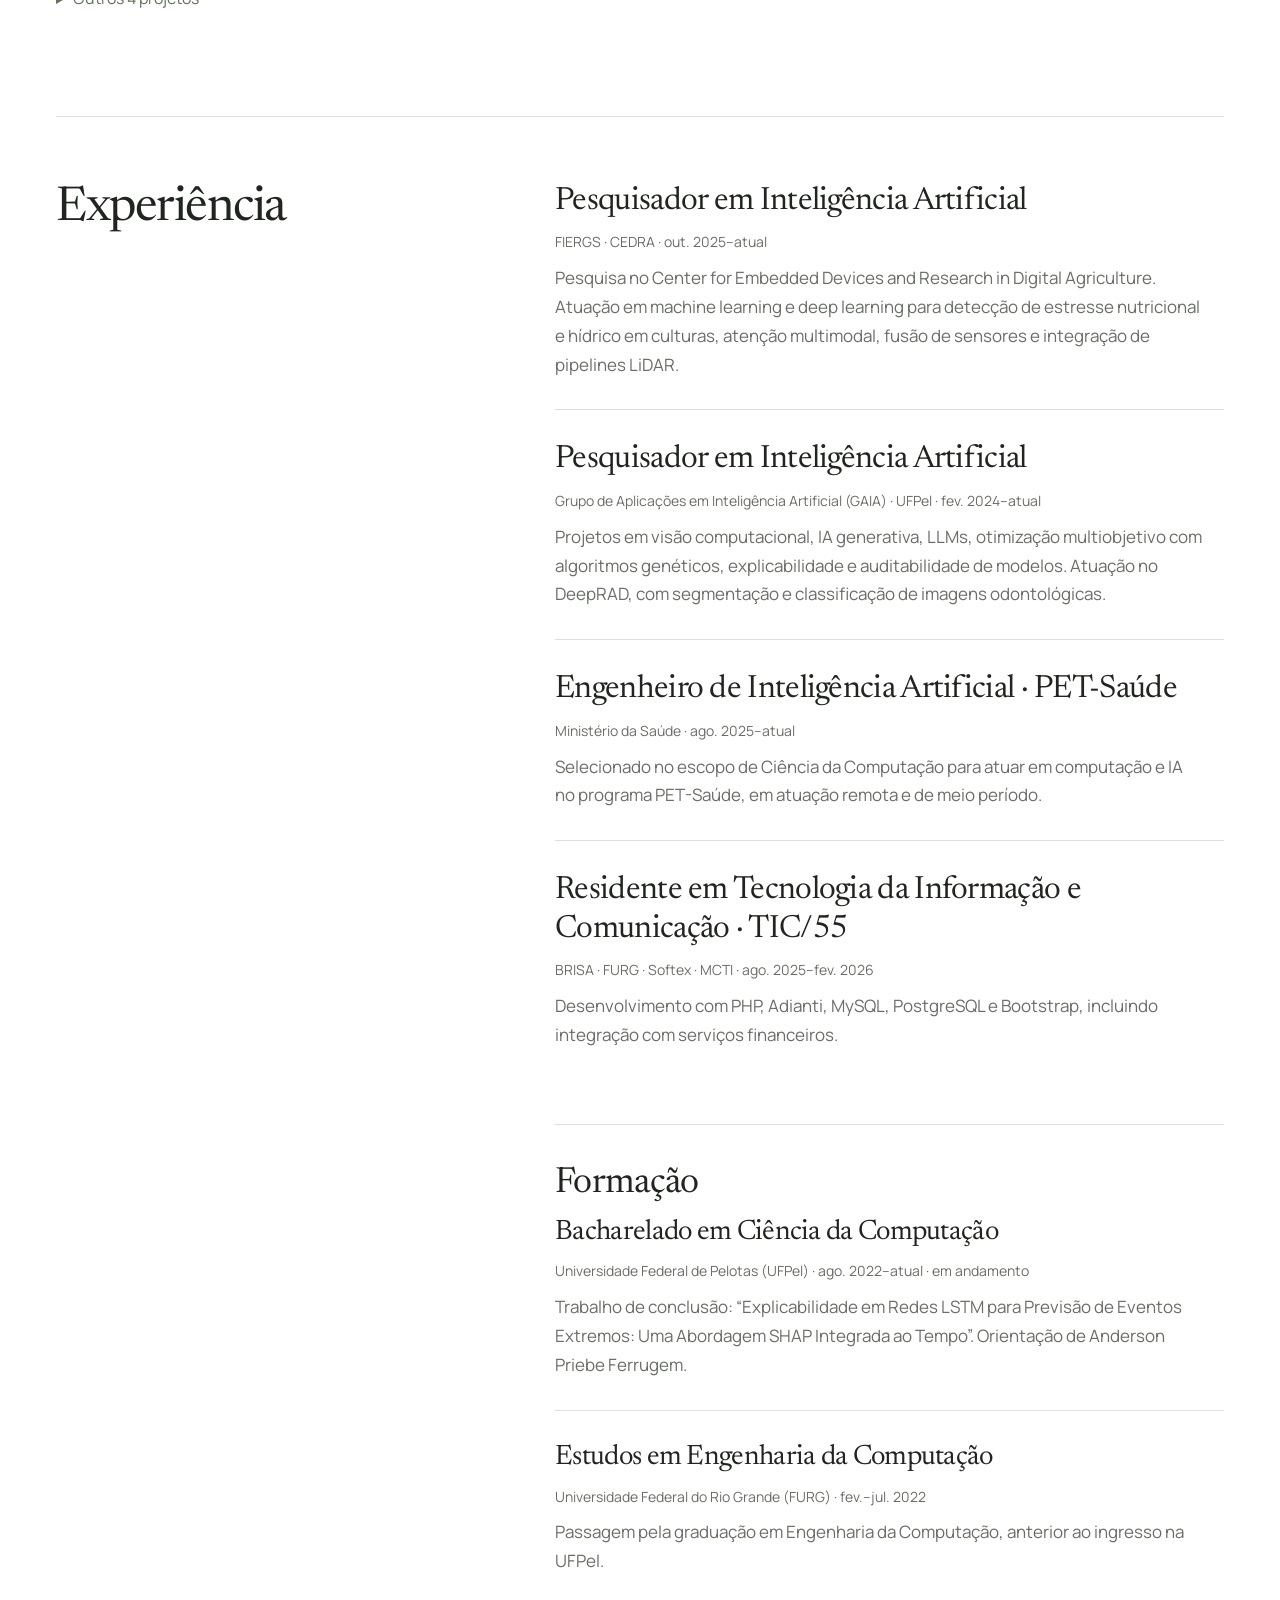
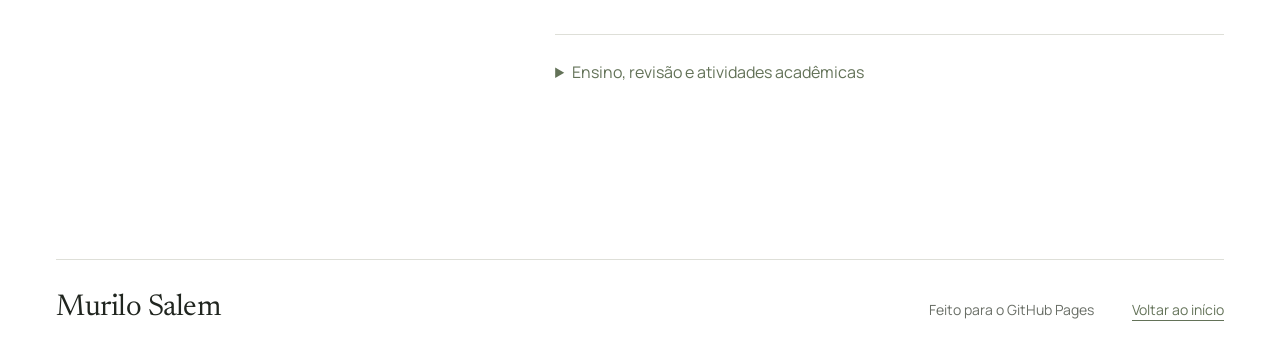
==== commit 9cdb230a: "Remove synthetic data demo from portfolio" ====
--- a/index.html
+++ b/index.html
@@ -103,34 +103,7 @@
         <div>
           <div id="projects"><!-- projects:start --><article class="entry project"><h3>Revisão sistemática com sistemas multiagentes e LLMs</h3><p class="meta">Desenvolvimento · em andamento desde 2026</p><p class="">Desenvolvimento de agentes especializados em busca, triagem, extração e síntese de literatura científica. A frente de estado da arte busca apoiar revisões mais eficientes e reprodutíveis.</p></article><article class="entry project"><h3>DeepRAD · inteligência artificial em radiografias odontológicas</h3><p class="meta">Pesquisa · integrante · em andamento</p><p class="">Pesquisa em segmentação, detecção e classificação de estruturas dentárias em imagens bitewing e panorâmicas, com redes neurais e técnicas de visão computacional.</p><div class="publication-links"><a href="https://periodicos.univali.br/index.php/acotb/article/view/22188">Publicação relacionada</a></div></article><article class="entry project"><h3>Inteligência artificial e decisões morais</h3><p class="meta">Pesquisa · integrante · em andamento</p><p class="">Investigação das limitações éticas e dos impactos contextuais de decisões automatizadas, com foco em uso responsável da IA e suas implicações sociais.</p></article><details class="more-publications"><summary>Outros 4 projetos</summary><article class="entry project"><h3>Revisão sistemática do estado da técnica com LLMs</h3><p class="meta">Desenvolvimento · em andamento desde 2026</p><p class="">Sistema multiagentes voltado à busca, triagem, extração e síntese de informações sobre o estado da técnica em temas definidos pelo usuário.</p></article><article class="entry project"><h3>IA e inovações para culturas e sementes de alto vigor</h3><p class="meta">Pesquisa · integrante · em andamento</p><p class="">Participação em projeto de desenvolvimento de inovações tecnológicas e cultivares, voltado ao desempenho das culturas, aos estresses ambientais e à qualidade fisiológica de sementes.</p></article><article class="entry project"><h3>Vamos Conversar sobre IA?</h3><p class="meta">Extensão · integrante · projeto iniciado em 2025</p><p class="">Projeto de extensão com palestras e rodas de conversa em escolas de ensino médio de Pelotas, promovendo letramento em IA e reflexão ética sobre seu uso na educação.</p></article><article class="entry project"><h3>Semana Acadêmica da Computação · SACOMP</h3><p class="meta">Ensino · 2025</p><p class="">Participação no projeto de ensino da SACOMP/UFPel. Na edição de 2025, ministrei o curso “Redes Neurais: Da Teoria ao Código”.</p></article></details><!-- projects:end --></div>
           <div id="experiments"></div>
-          <details class="demo-disclosure"><summary>Demonstração interativa com dados sintéticos</summary>
-          <article class="demo">
-            <div class="demo-copy">
-              <h3>Explorando<br> representações</h3>
-              <p>Uma demonstração interativa com dados sintéticos.</p>
-              <button id="regenerate" type="button">Gerar nova amostra</button>
-            </div>
-            <div class="demo-body">
-              <figure>
-                <svg id="scatter" viewBox="0 0 500 340" role="img" aria-labelledby="chart-title chart-description">
-                  <title id="chart-title">Representações em duas dimensões</title>
-                  <desc id="chart-description">Dois grupos de pontos sintéticos, um verde oliva à esquerda e um terracota à direita. Não representam resultados de pesquisa.</desc>
-                  <rect x="40" y="15" width="440" height="290" fill="#f6f7f4"/>
-                  <g class="chart-grid" aria-hidden="true"><path d="M40 15H480 M40 87.5H480 M40 160H480 M40 232.5H480 M150 15V305 M260 15V305 M370 15V305 M480 15V305"/></g>
-                  <g class="axes"><path d="M40 15V305H480"/>
-                    <path d="M35 15H40 M35 87.5H40 M35 160H40 M35 232.5H40 M35 305H40 M40 305V310 M150 305V310 M260 305V310 M370 305V310 M480 305V310"/>
-                  </g>
-                  <g class="axis-labels" text-anchor="end"><text x="28" y="20">2</text><text x="28" y="92.5">1</text><text x="28" y="165">0</text><text x="28" y="237.5">−1</text><text x="28" y="310">−2</text></g>
-                  <g class="axis-labels" text-anchor="middle"><text x="40" y="332">−2</text><text x="150" y="332">−1</text><text x="260" y="332">0</text><text x="370" y="332">1</text><text x="480" y="332">2</text></g>
-                  <g id="points"></g>
-                </svg>
 
-              </figure>
-            </div>
-            <p class="sr-only" id="sample-status" role="status"></p>
-            <noscript><p>Ative o JavaScript para gerar e explorar a demonstração.</p></noscript>
-          </article>
-          </details>
         </div>
       </section>
       <section class="section" id="experiencia" aria-labelledby="experiencia-heading">
--- a/assets/styles.css
+++ b/assets/styles.css
@@ -148,17 +148,6 @@
 .empty-publications p { color: var(--muted); }
 #experimentos { padding-top: 56px; padding-bottom: 80px; }
 #experimentos > h2 { border-bottom: 1px solid var(--line); padding-bottom: 30px; margin-bottom: 58px; }
-.demo { display: grid; grid-template-columns: 31% 1fr; gap: 52px; align-items: start; }
-.demo-copy { padding-top: 16px; }
-.demo-copy h3 { font-size: 40px; line-height: 1.2; letter-spacing: -1px; margin-bottom: 24px; }
-.demo-copy p { max-width: 300px; font-size: 17px; color: var(--muted); }
-.demo-copy button { margin-top: 30px; }
-.demo-body { min-width: 0; }
-.demo svg { width: 100%; height: auto; display: block; overflow: visible; }
-.chart-grid { fill: none; stroke: #dfe2db; stroke-width: .5; }
-.axes { fill: none; stroke: #7e8578; stroke-width: .6; }
-.axis-labels { font: 12px ui-monospace, 'Courier New', monospace; fill: var(--muted); }
-#points { animation: plot-appear 500ms ease both; }
 #experience p { color: var(--muted); max-width: 460px; }
 #experiencia { display: grid; grid-template-columns: 40% 1fr; gap: 32px; padding-block: 65px 150px; }
 footer { display: flex; justify-content: space-between; align-items: baseline; gap: 24px; padding-block: 30px 38px; border-top: 1px solid var(--line); }
@@ -178,7 +167,6 @@
 .skip-link { position: absolute; top: 8px; left: 8px; background: var(--paper); padding: 12px; transform: translateY(-200%); z-index: 10; }
 .skip-link:focus { transform: none; }
 .sr-only { position: absolute !important; width: 1px; height: 1px; padding: 0; margin: -1px; overflow: hidden; clip: rect(0,0,0,0); white-space: nowrap; border: 0; }
-@keyframes plot-appear { from { opacity: 0; } to { opacity: 1; } }
 @media (prefers-reduced-motion: no-preference) {
   .hero-copy { animation: arrive 750ms cubic-bezier(.2,.65,.3,1) both; }
   .hero-art { animation: arrive 1000ms cubic-bezier(.2,.65,.3,1) 100ms both; }
@@ -195,10 +183,6 @@
   .intro p { font-size: 16px; max-width: 390px; }
   #sobre #about { font-size: 42px; }
   .section h2 { font-size: 40px; }
-  .demo { grid-template-columns: 32% 1fr; gap: 28px; }
-  .demo-copy h3 { font-size: 34px; }
-  .demo-copy p { font-size: 16px; }
-  .demo-copy button { font-size: 14px; padding-inline: 18px; }
   .empty-publications h3 { font-size: 26px; }
 }
 @media (max-width: 760px) {
@@ -226,14 +210,6 @@
   .empty-publications h3 { font-size: 26px; }
   #experimentos { padding-block: 40px 44px; }
   #experimentos > h2 { margin-bottom: 28px; padding-bottom: 24px; }
-  .demo { grid-template-columns: 1fr; gap: 32px; }
-  .demo-copy { padding-top: 0; }
-  .demo-copy h3 { font-size: 32px; line-height: 1.15; margin-bottom: 16px; }
-  .demo-copy h3 br { display: none; }
-  .demo-copy p { max-width: 290px; font-size: 16px; }
-  .demo-copy button { margin-top: 22px; }
-  .demo svg { width: 100%; }
-  .axis-labels { font-size: 26px; }
   #experiencia { grid-template-columns: 1fr; gap: 24px; padding-block: 40px 76px; }
   footer { align-items: flex-start; flex-direction: column; gap: 18px; padding-block: 26px 30px; }
   .footer-name { font-size: 28px; }
@@ -277,10 +253,8 @@
 }
 #projects { max-width: 1000px; }
 .project > p:not(.meta) { font-size: 17px; margin-top: 12px; color: var(--muted); max-width: 850px; }
-.demo-disclosure { margin-top: 46px; border-top: 1px solid var(--line); }
-.demo-disclosure summary, .academic-disclosure summary { color: var(--olive); cursor: pointer; padding-block: 24px; font-size: 16px; }
-.demo-disclosure[open] > summary { margin-bottom: 24px; }
-.academic-disclosure summary:focus-visible, .demo-disclosure summary:focus-visible { outline: 2px solid var(--olive); outline-offset: 4px; }
+.academic-disclosure summary { color: var(--olive); cursor: pointer; padding-block: 24px; font-size: 16px; }
+.academic-disclosure summary:focus-visible { outline: 2px solid var(--olive); outline-offset: 4px; }
 .education { margin-top: 44px; padding-top: 38px; border-top: 1px solid var(--line); }
 #experience .group-heading { margin-bottom: 10px; font-size: 36px; }
 #experience h4 { font: 400 28px/1.2 var(--serif); letter-spacing: -.7px; margin: 0 0 10px; }
